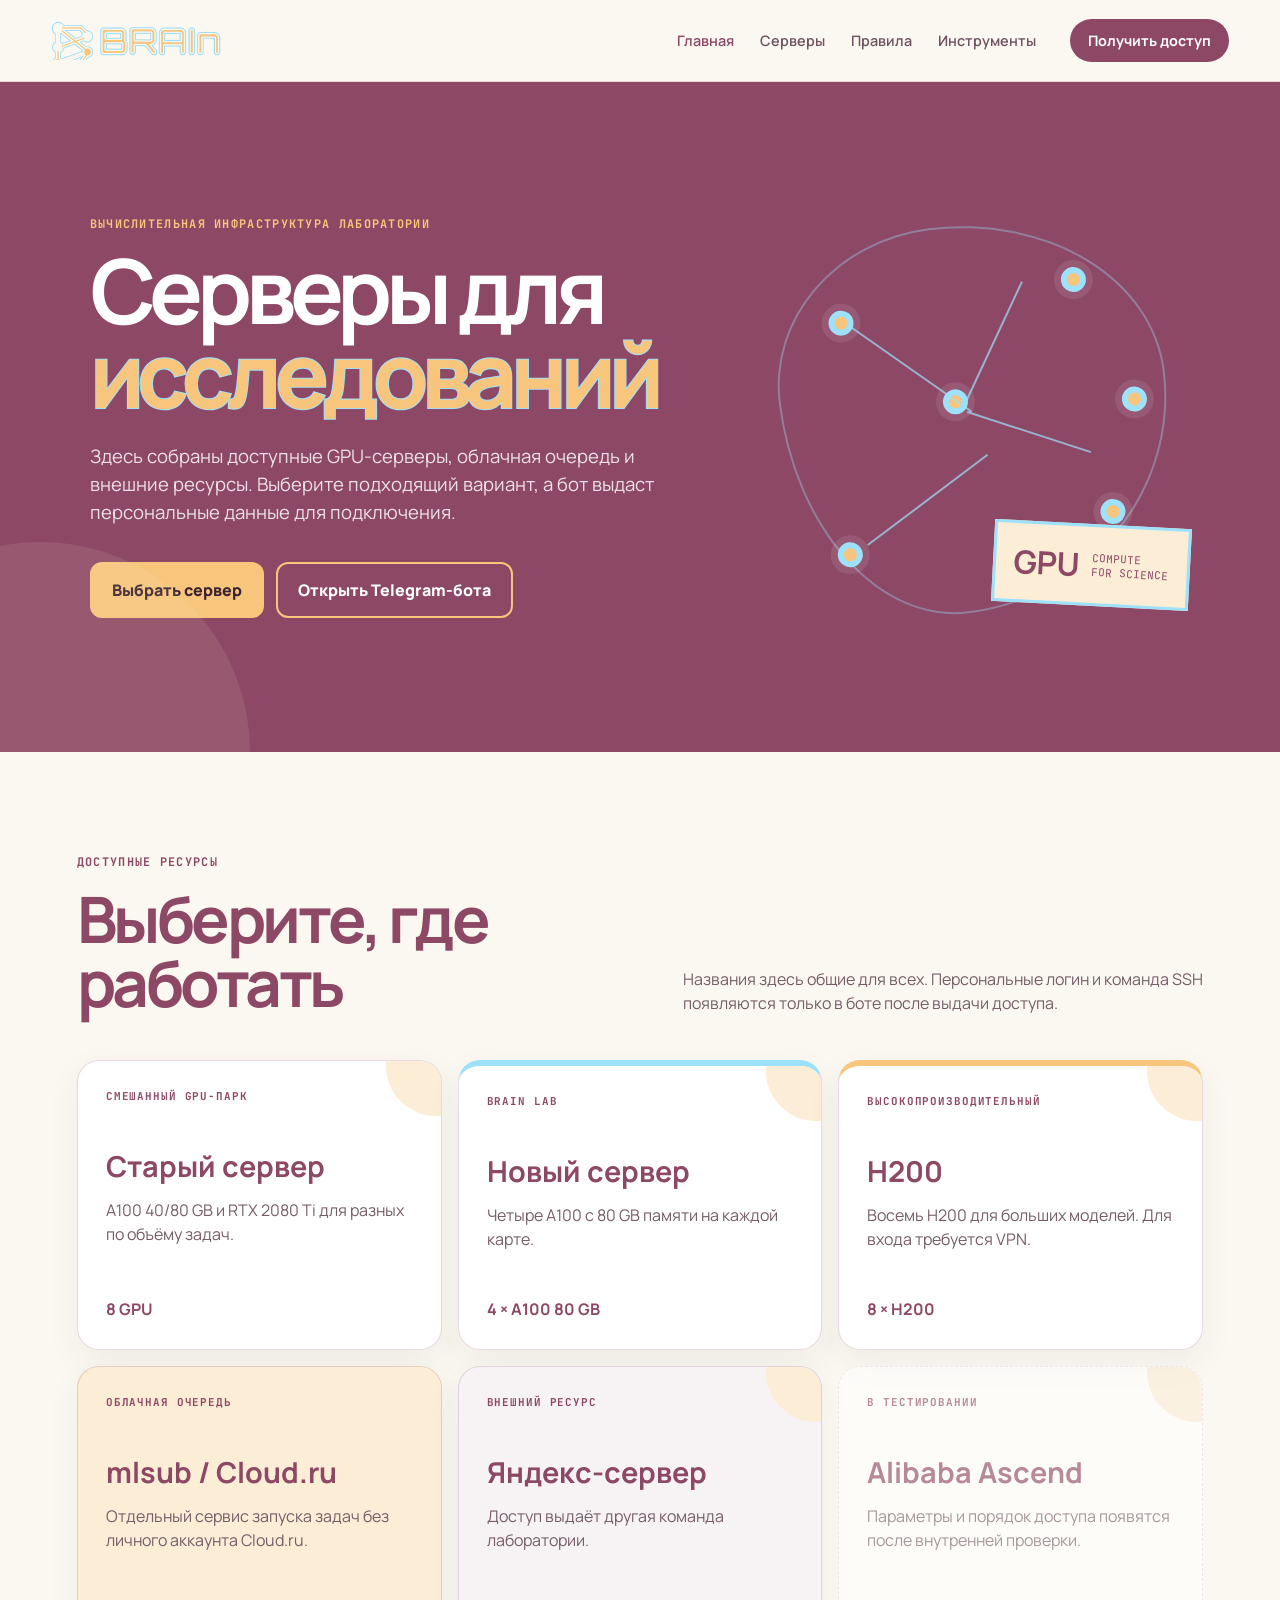
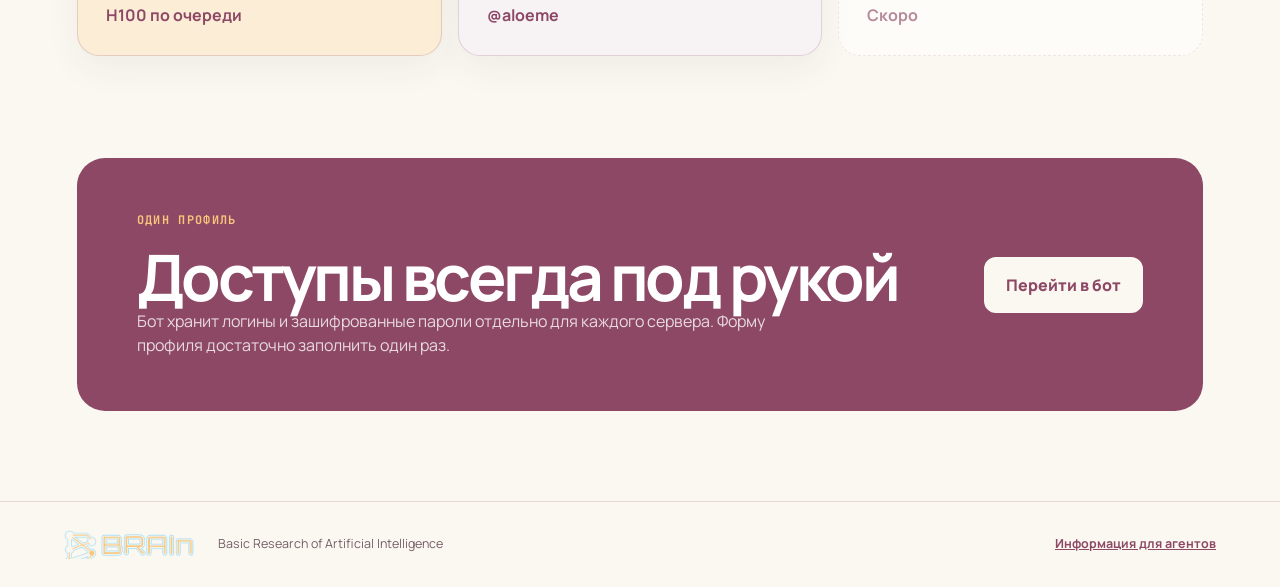
==== index.html @ a82ee069 "fix: restore public server names and lab branding" ====
<!doctype html>
<html lang="ru">
<head>
    <meta charset="utf-8">
    <meta name="viewport" content="width=device-width,initial-scale=1">
    <meta name="description" content="Серверы и вычислительные сервисы BRAIn Lab">
    <title>Серверы BRAIn Lab</title>
    <link rel="preconnect" href="https://fonts.googleapis.com">
    <link rel="preconnect" href="https://fonts.gstatic.com" crossorigin>
    <link href="https://fonts.googleapis.com/css2?family=Manrope:wght@400;500;600;700;800&family=JetBrains+Mono:wght@500;600&display=swap" rel="stylesheet">
    <link rel="stylesheet" href="styles.css">
</head>
<body class="ops-site brand-site">
    <nav class="ops-nav">
        <a class="lab-brand" href="index.html"><img src="assets/brain_logo_notag.png" alt="BRAIn Lab"></a>
        <div class="ops-links"><a class="active" href="index.html">Главная</a><a href="servers.html">Серверы</a><a href="rules.html">Правила</a><a href="tools.html">Инструменты</a></div>
        <a class="bot-link" href="https://t.me/brainlab_server_access_bot">Получить доступ</a>
    </nav>

    <main>
        <section class="brand-hero">
            <div class="brand-hero-copy">
                <p class="brand-kicker">Вычислительная инфраструктура лаборатории</p>
                <h1>Серверы для<br><span>исследований</span></h1>
                <p>Здесь собраны доступные GPU-серверы, облачная очередь и внешние ресурсы. Выберите подходящий вариант, а бот выдаст персональные данные для подключения.</p>
                <div class="hero-actions"><a class="brand-button primary" href="servers.html">Выбрать сервер</a><a class="brand-button" href="https://t.me/brainlab_server_access_bot">Открыть Telegram-бота</a></div>
            </div>
            <div class="brand-hero-art" aria-hidden="true">
                <div class="node-map"><i></i><i></i><i></i><i></i><i></i><i></i><span class="edge e1"></span><span class="edge e2"></span><span class="edge e3"></span><span class="edge e4"></span></div>
                <div class="hero-stamp"><b>GPU</b><span>compute<br>for science</span></div>
            </div>
        </section>

        <section class="brand-resources">
            <header class="brand-section-head"><div><p class="brand-kicker">Доступные ресурсы</p><h2>Выберите, где работать</h2></div><p>Названия здесь общие для всех. Персональные логин и команда SSH появляются только в боте после выдачи доступа.</p></header>
            <div class="brand-card-grid">
                <a class="brand-card old" href="servers.html#old-server"><span>Смешанный GPU-парк</span><h3>Старый сервер</h3><p>A100 40/80 GB и RTX 2080 Ti для разных по объёму задач.</p><b>8 GPU</b></a>
                <a class="brand-card fresh" href="servers.html#new-server"><span>BRAIn Lab</span><h3>Новый сервер</h3><p>Четыре A100 с 80 GB памяти на каждой карте.</p><b>4 × A100 80 GB</b></a>
                <a class="brand-card h200" href="servers.html#h200"><span>Высокопроизводительный</span><h3>H200</h3><p>Восемь H200 для больших моделей. Для входа требуется VPN.</p><b>8 × H200</b></a>
                <a class="brand-card cloud" href="servers.html#mlsub"><span>Облачная очередь</span><h3>mlsub / Cloud.ru</h3><p>Отдельный сервис запуска задач без личного аккаунта Cloud.ru.</p><b>H100 по очереди</b></a>
                <a class="brand-card external" href="servers.html#yandex"><span>Внешний ресурс</span><h3>Яндекс-сервер</h3><p>Доступ выдаёт другая команда лаборатории.</p><b>@aloeme</b></a>
                <article class="brand-card preview" aria-disabled="true"><span>В тестировании</span><h3>Alibaba Ascend</h3><p>Параметры и порядок доступа появятся после внутренней проверки.</p><b>Скоро</b></article>
            </div>
        </section>

        <section class="brand-bot-band"><div><p class="brand-kicker">Один профиль</p><h2>Доступы всегда под рукой</h2><p>Бот хранит логины и зашифрованные пароли отдельно для каждого сервера. Форму профиля достаточно заполнить один раз.</p></div><a class="brand-button light" href="https://t.me/brainlab_server_access_bot">Перейти в бот</a></section>
    </main>
    <footer class="brand-footer"><img src="assets/brain_logo_notag.png" alt="BRAIn Lab"><span>Basic Research of Artificial Intelligence</span><a href="llms.txt">Информация для агентов</a></footer>
</body>
</html>
---- styles.css ----
/* Reset and base styles */
* {
    margin: 0;
    padding: 0;
    box-sizing: border-box;
}

body {
    font-family: 'Inter', -apple-system, BlinkMacSystemFont, 'Segoe UI', Roboto, sans-serif;
    line-height: 1.6;
    color: #2d3748;
    background-color: #f7fafc;
}

.container {
    max-width: 1200px;
    margin: 0 auto;
    padding: 0 20px;
}

/* Navigation */
.navbar {
    background: rgba(26, 54, 93, 0.95);
    backdrop-filter: blur(10px);
    position: fixed;
    top: 0;
    width: 100%;
    z-index: 1000;
    transition: all 0.3s ease;
}

.nav-container {
    max-width: 1200px;
    margin: 0 auto;
    padding: 0 20px;
    display: flex;
    justify-content: space-between;
    align-items: center;
    height: 70px;
}

.nav-logo h2 {
    color: #68d391;
    font-weight: 600;
    font-size: 1.5rem;
}

.nav-menu {
    display: flex;
    list-style: none;
    gap: 2rem;
}

.nav-link {
    color: #e2e8f0;
    text-decoration: none;
    font-weight: 500;
    transition: all 0.3s ease;
    position: relative;
    padding: 0.5rem 0;
}

.nav-link:hover,
.nav-link.active {
    color: #68d391;
}

.nav-link::after {
    content: '';
    position: absolute;
    bottom: 0;
    left: 0;
    width: 0;
    height: 2px;
    background: #68d391;
    transition: width 0.3s ease;
}

.nav-link:hover::after,
.nav-link.active::after {
    width: 100%;
}

.hamburger {
    display: none;
    flex-direction: column;
    cursor: pointer;
}

.bar {
    width: 25px;
    height: 3px;
    background: #e2e8f0;
    margin: 3px 0;
    transition: 0.3s;
}

/* Main content */
.main-content {
    margin-top: 70px;
}

/* Hero section */
.hero {
    background: linear-gradient(135deg, #1a365d 0%, #2d3748 100%);
    color: white;
    padding: 4rem 0;
    min-height: 80vh;
    display: flex;
    align-items: center;
}

.hero .container {
    display: grid;
    grid-template-columns: 1fr 1fr;
    gap: 3rem;
    align-items: center;
}

.hero-title {
    font-size: 3rem;
    font-weight: 700;
    margin-bottom: 1.5rem;
    line-height: 1.2;
}

.hero-description {
    font-size: 1.2rem;
    margin-bottom: 2rem;
    opacity: 0.9;
    line-height: 1.6;
}

.hero-buttons {
    display: flex;
    gap: 1rem;
    flex-wrap: wrap;
}

.btn {
    display: inline-block;
    padding: 0.75rem 2rem;
    border-radius: 8px;
    text-decoration: none;
    font-weight: 600;
    transition: all 0.3s ease;
    border: 2px solid transparent;
}

.btn-primary {
    background: #38a169;
    color: white;
    border-color: #38a169;
}

.btn-primary:hover {
    background: #2f855a;
    border-color: #2f855a;
    transform: translateY(-2px);
    box-shadow: 0 10px 25px rgba(56, 161, 105, 0.3);
}

.btn-secondary {
    background: transparent;
    color: white;
    border-color: #68d391;
}

.btn-secondary:hover {
    background: #68d391;
    color: #1a365d;
    transform: translateY(-2px);
    box-shadow: 0 10px 25px rgba(104, 211, 145, 0.3);
}

/* Small button variant */
.btn-sm {
    padding: 0.4rem 1rem;
    font-size: 0.85rem;
    border-radius: 6px;
}

.hero-visual {
    display: flex;
    justify-content: center;
    align-items: center;
}

.server-icon {
    animation: float 3s ease-in-out infinite;
}

@keyframes float {
    0%, 100% { transform: translateY(0px); }
    50% { transform: translateY(-20px); }
}

/* Important notice section */
.important-notice {
    padding: 3rem 0;
    background: white;
}

.notice-card {
    background: linear-gradient(135deg, #fff5f5 0%, #fed7d7 100%);
    border: 2px solid #feb2b2;
    border-radius: 12px;
    padding: 2rem;
    box-shadow: 0 4px 20px rgba(0, 0, 0, 0.1);
}

.notice-header {
    display: flex;
    justify-content: space-between;
    align-items: center;
    margin-bottom: 1rem;
    flex-wrap: wrap;
    gap: 1rem;
}

.notice-header h3 {
    color: #c53030;
    font-size: 1.8rem;
    font-weight: 600;
}

.notice-badge {
    background: #c53030;
    color: white;
    padding: 0.5rem 1rem;
    border-radius: 20px;
    font-size: 0.9rem;
    font-weight: 500;
}

.registration-options {
    display: grid;
    grid-template-columns: 1fr 1fr;
    gap: 2rem;
    margin-top: 1.5rem;
}

.registration-option {
    background: rgba(255, 255, 255, 0.7);
    border-radius: 8px;
    padding: 1.5rem;
    box-shadow: 0 2px 10px rgba(0, 0, 0, 0.05);
}

.registration-option h4 {
    color: #c53030;
    font-size: 1.2rem;
    margin-bottom: 1rem;
    font-weight: 600;
}

.form-link-placeholder {
    background: #f7fafc;
    padding: 1rem;
    border-radius: 6px;
    border-left: 4px solid #38a169;
    margin-top: 1rem;
}

@media (max-width: 768px) {
    .registration-options {
        grid-template-columns: 1fr;
    }
}

/* Sections overview */
.sections-overview {
    padding: 4rem 0;
    background: #f7fafc;
}

.section-title {
    text-align: center;
    font-size: 2.5rem;
    font-weight: 600;
    margin-bottom: 3rem;
    color: #1a365d;
}

.cards-grid {
    display: grid;
    grid-template-columns: repeat(auto-fit, minmax(280px, 1fr));
    gap: 2rem;
}

.card {
    background: white;
    border-radius: 12px;
    padding: 2rem;
    box-shadow: 0 4px 20px rgba(0, 0, 0, 0.1);
    transition: all 0.3s ease;
    border: 2px solid transparent;
}

.card:hover {
    transform: translateY(-5px);
    box-shadow: 0 10px 40px rgba(0, 0, 0, 0.15);
    border-color: #68d391;
}

.card-icon {
    width: 60px;
    height: 60px;
    background: linear-gradient(135deg, #38a169, #68d391);
    border-radius: 12px;
    display: flex;
    align-items: center;
    justify-content: center;
    margin-bottom: 1.5rem;
    color: white;
}

.card h3 {
    font-size: 1.3rem;
    font-weight: 600;
    margin-bottom: 1rem;
    color: #1a365d;
}

.card p {
    margin-bottom: 1.5rem;
    line-height: 1.6;
    color: #4a5568;
}

.card-link {
    color: #38a169;
    text-decoration: none;
    font-weight: 600;
    transition: all 0.3s ease;
    display: inline-flex;
    align-items: center;
    gap: 0.5rem;
}

.card-link:hover {
    color: #2f855a;
    transform: translateX(5px);
}

/* Content pages styles */
.content-page {
    padding: 2rem 0 4rem;
    background: white;
    min-height: calc(100vh - 140px);
}

.content-header {
    background: linear-gradient(135deg, #1a365d 0%, #2d3748 100%);
    color: white;
    padding: 3rem 0;
    text-align: center;
}

.content-header h1 {
    font-size: 2.5rem;
    font-weight: 700;
    margin-bottom: 1rem;
}

.content-header p {
    font-size: 1.2rem;
    opacity: 0.9;
    max-width: 800px;
    margin: 0 auto;
}

.content-body {
    max-width: 900px;
    margin: 0 auto;
    padding: 0 20px;
}

.content-body h2 {
    color: #1a365d;
    font-size: 2rem;
    font-weight: 600;
    margin: 3rem 0 1.5rem;
    padding-bottom: 0.5rem;
    border-bottom: 3px solid #68d391;
}

.content-body h3 {
    color: #2d3748;
    font-size: 1.5rem;
    font-weight: 600;
    margin: 2rem 0 1rem;
}

.content-body h4 {
    color: #4a5568;
    font-size: 1.2rem;
    font-weight: 600;
    margin: 1.5rem 0 0.5rem;
}

.content-body p {
    margin-bottom: 1.5rem;
    line-height: 1.8;
}

.content-body ul, .content-body ol {
    margin: 1.5rem 0;
    padding-left: 2rem;
}

.content-body li {
    margin-bottom: 0.5rem;
    line-height: 1.6;
}

/* Code blocks */
pre[class*="language-"] {
    border-radius: 8px;
    margin: 1.5rem 0;
    box-shadow: 0 4px 20px rgba(0, 0, 0, 0.1);
    position: relative;
}

code[class*="language-"] {
    font-family: 'Fira Code', 'Monaco', 'Consolas', monospace;
    font-size: 0.9rem;
}

.code-block {
    position: relative;
    margin: 1.5rem 0;
}

.copy-button {
    position: absolute;
    top: 10px;
    right: 10px;
    background: #38a169;
    color: white;
    border: none;
    padding: 0.5rem 1rem;
    border-radius: 4px;
    cursor: pointer;
    font-size: 0.8rem;
    transition: all 0.3s ease;
    opacity: 0.8;
}

.copy-button:hover {
    opacity: 1;
    background: #2f855a;
}

/* Inline code */
:not(pre) > code {
    background: #edf2f7;
    color: #c53030;
    padding: 0.2rem 0.4rem;
    border-radius: 4px;
    font-size: 0.9em;
    font-family: 'Fira Code', 'Monaco', 'Consolas', monospace;
}

/* Tables */
table {
    width: 100%;
    border-collapse: collapse;
    margin: 2rem 0;
    background: white;
    border-radius: 8px;
    overflow: hidden;
    box-shadow: 0 4px 20px rgba(0, 0, 0, 0.1);
}

th, td {
    padding: 1rem;
    text-align: left;
    border-bottom: 1px solid #e2e8f0;
}

th {
    background: #1a365d;
    color: white;
    font-weight: 600;
}

tr:hover {
    background: #f7fafc;
}

/* Blockquotes */
blockquote {
    border-left: 4px solid #38a169;
    background: #f0fff4;
    padding: 1rem 1.5rem;
    margin: 2rem 0;
    border-radius: 0 8px 8px 0;
    font-style: italic;
}

/* Footer */
.footer {
    background: #1a365d;
    color: #e2e8f0;
    text-align: center;
    padding: 2rem 0;
}

/* Responsive design */
@media (max-width: 768px) {
    .hamburger {
        display: flex;
    }

    .nav-menu {
        position: fixed;
        left: -100%;
        top: 70px;
        flex-direction: column;
        background-color: rgba(26, 54, 93, 0.98);
        width: 100%;
        text-align: center;
        transition: 0.3s;
        padding: 2rem 0;
        gap: 0;
    }

    .nav-menu.active {
        left: 0;
    }

    .nav-item {
        margin: 1rem 0;
    }

    .hero .container {
        grid-template-columns: 1fr;
        text-align: center;
    }

    .hero-title {
        font-size: 2.2rem;
    }

    .hero-buttons {
        justify-content: center;
    }

    .notice-header {
        flex-direction: column;
        align-items: flex-start;
    }

    .cards-grid {
        grid-template-columns: 1fr;
    }

    .section-title {
        font-size: 2rem;
    }

    .content-header h1 {
        font-size: 2rem;
    }

    .content-body {
        padding: 0 15px;
    }

    .content-body h2 {
        font-size: 1.6rem;
    }

    pre[class*="language-"] {
        font-size: 0.8rem;
        overflow-x: auto;
    }

    table {
        font-size: 0.9rem;
    }

    th, td {
        padding: 0.7rem;
    }
}

@media (max-width: 480px) {
    .hero-title {
        font-size: 1.8rem;
    }

    .hero-description {
        font-size: 1rem;
    }

    .btn {
        padding: 0.6rem 1.5rem;
        font-size: 0.9rem;
    }

    .content-header h1 {
        font-size: 1.6rem;
    }

    .content-header p {
        font-size: 1rem;
    }
}

/* Animations */
@keyframes fadeInUp {
    from {
        opacity: 0;
        transform: translateY(30px);
    }
    to {
        opacity: 1;
        transform: translateY(0);
    }
}

.fade-in-up {
    animation: fadeInUp 0.6s ease-out;
}

/* Smooth scrolling */
html {
    scroll-behavior: smooth;
}

/* Focus styles for accessibility */
.nav-link:focus,
.btn:focus,
.card-link:focus {
    outline: 2px solid #68d391;
    outline-offset: 2px;
}

/* Loading animation for code copy */
.copy-button.copying {
    background: #2f855a;
}

.copy-button.copied {
    background: #38a169;
}

.copy-button.copied::after {
    content: ' ✓';
}
/* BRAIn Lab Compute operations catalog */
:root {
    --ops-bg: #09100f;
    --ops-panel: #111a18;
    --ops-panel-2: #16211e;
    --ops-line: #2a3935;
    --ops-text: #edf4ef;
    --ops-muted: #9db0a8;
    --ops-mint: #9af5c6;
    --ops-cyan: #66d9ef;
    --ops-amber: #ffc857;
    --ops-red: #ff7b72;
}
.ops-site { margin: 0; background: var(--ops-bg); color: var(--ops-text); font-family: Archivo, sans-serif; line-height: 1.5; }
.ops-site * { box-sizing: border-box; }
.ops-site a { color: inherit; }
.ops-nav { min-height: 72px; padding: 0 4vw; border-bottom: 1px solid var(--ops-line); display: flex; align-items: center; gap: 34px; position: sticky; top: 0; z-index: 20; background: rgba(9,16,15,.94); backdrop-filter: blur(16px); }
.ops-brand { font-weight: 700; text-decoration: none; letter-spacing: -.02em; margin-right: auto; }
.brand-mark { display: inline-grid; place-items: center; width: 34px; height: 34px; margin-right: 10px; color: #07100d; background: var(--ops-mint); font-family: "JetBrains Mono", monospace; }
.ops-links { display: flex; gap: 26px; }
.ops-links a, .bot-link { color: var(--ops-muted); text-decoration: none; font-size: .9rem; }
.ops-links a:hover, .ops-links .active { color: var(--ops-text); }
.bot-link { border: 1px solid var(--ops-line); padding: 10px 14px; color: var(--ops-mint); }
.ops-hero { min-height: 680px; padding: 9vw 6vw 7vw; display: grid; grid-template-columns: minmax(0,1.2fr) minmax(340px,.8fr); gap: 7vw; align-items: center; background: radial-gradient(circle at 74% 25%,rgba(102,217,239,.1),transparent 30%), linear-gradient(120deg,rgba(154,245,198,.04),transparent 45%); }
.ops-eyebrow { color: var(--ops-mint); font: 600 .72rem/1.4 "JetBrains Mono",monospace; letter-spacing: .12em; text-transform: uppercase; }
.ops-eyebrow span { display: inline-block; width: 30px; height: 1px; background: currentColor; vertical-align: middle; margin-right: 10px; }
.ops-hero h1, .catalog-head h1 { font-size: clamp(3.2rem,7vw,7rem); line-height: .94; letter-spacing: -.065em; margin: 22px 0 28px; }
.ops-hero h1 i { color: var(--ops-mint); font-style: normal; }
.hero-lead { max-width: 680px; color: var(--ops-muted); font-size: clamp(1rem,1.6vw,1.3rem); }
.hero-actions { display: flex; flex-wrap: wrap; gap: 12px; margin-top: 36px; }
.ops-button { display: inline-flex; padding: 14px 18px; border: 1px solid var(--ops-line); text-decoration: none; font-weight: 600; }
.ops-button.primary { background: var(--ops-mint); border-color: var(--ops-mint); color: #06100c; }
.router-panel { border: 1px solid var(--ops-line); background: rgba(17,26,24,.9); box-shadow: 18px 18px 0 rgba(154,245,198,.045); }
.panel-head { padding: 15px 18px; border-bottom: 1px solid var(--ops-line); display:flex; justify-content:space-between; font: .72rem "JetBrains Mono",monospace; color:var(--ops-muted); }
.panel-head b { color:var(--ops-mint); }
.route-list { list-style:none; padding:0; margin:0; }
.route-list li { display:flex; gap:18px; padding:22px 18px; border-bottom:1px solid var(--ops-line); }
.route-list li:last-child { border:0; }
.route-list>li>span { color:var(--ops-mint); font: .76rem "JetBrains Mono",monospace; }
.route-list div { display:grid; gap:5px; }.route-list small { color:var(--ops-muted); }
.resource-strip, .onboarding-band { padding: 7vw 6vw; border-top:1px solid var(--ops-line); }
.section-heading { display:flex; justify-content:space-between; align-items:end; margin-bottom:36px; }.section-heading h2,.onboarding-band h2 { font-size:clamp(2rem,4vw,4rem); margin:6px 0 0; letter-spacing:-.045em; }.section-heading>a { color:var(--ops-mint); }
.resource-grid { display:grid; grid-template-columns:repeat(3,1fr); border-top:1px solid var(--ops-line); border-left:1px solid var(--ops-line); }
.resource-card { min-height:240px; padding:24px; border-right:1px solid var(--ops-line); border-bottom:1px solid var(--ops-line); display:flex; flex-direction:column; text-decoration:none; background:var(--ops-panel); transition:.2s ease; }
a.resource-card:hover { transform:translateY(-4px); background:var(--ops-panel-2); }.resource-card.accent { box-shadow:inset 0 3px var(--ops-amber); }.resource-card.cloud { box-shadow:inset 0 3px var(--ops-cyan); }.resource-card.soon { opacity:.55; background:repeating-linear-gradient(135deg,var(--ops-panel),var(--ops-panel) 12px,#14201d 12px,#14201d 24px); }
.resource-type { color:var(--ops-muted); font:600 .68rem "JetBrains Mono",monospace; letter-spacing:.09em; }.resource-card h3 { font:600 1.55rem "JetBrains Mono",monospace; margin:36px 0 9px; }.resource-card p { color:var(--ops-muted); margin:0; }.resource-card>b { margin-top:auto; color:var(--ops-mint); }
.onboarding-band { display:grid; grid-template-columns:1fr 1fr auto; align-items:center; gap:5vw; background:var(--ops-panel); }.onboarding-band p { color:var(--ops-muted); }.ops-footer { padding:24px 4vw; border-top:1px solid var(--ops-line); display:flex; gap:30px; color:var(--ops-muted); font-size:.8rem; }.ops-footer a { margin-left:auto; color:var(--ops-mint); }
.catalog-shell,.tools-shell { max-width:1400px; margin:auto; padding:7vw 5vw; }.catalog-head { max-width:920px; margin-bottom:70px; }.catalog-head h1 { font-size:clamp(3rem,7vw,6.5rem); }.catalog-head>p:last-child { color:var(--ops-muted); font-size:1.2rem; max-width:720px; }
.catalog-index { display:flex; flex-wrap:wrap; gap:8px; margin-bottom:70px; }.catalog-index a,.catalog-index span { padding:9px 12px; border:1px solid var(--ops-line); text-decoration:none; font: .72rem "JetBrains Mono",monospace; color:var(--ops-muted); }.catalog-index a:hover { color:var(--ops-mint); border-color:var(--ops-mint); }
.resource-detail { scroll-margin-top:90px; display:grid; grid-template-columns:90px 1fr; border-top:1px solid var(--ops-line); padding:55px 0 75px; }.detail-number { color:var(--ops-muted); font: .8rem "JetBrains Mono",monospace; }.detail-title { display:flex; justify-content:space-between; gap:24px; align-items:start; }.detail-title h2 { font:600 clamp(2.2rem,5vw,4.4rem) "JetBrains Mono",monospace; letter-spacing:-.055em; margin:8px 0 22px; }.status { padding:8px 10px; border:1px solid currentColor; font: .67rem "JetBrains Mono",monospace; text-transform:uppercase; }.status.ready { color:var(--ops-mint); }.status.vpn,.status.testing { color:var(--ops-amber); }.status.queue { color:var(--ops-cyan); }.status.external-status { color:var(--ops-muted); }.detail-intro { max-width:840px; color:var(--ops-muted); font-size:1.15rem; }
.spec-grid { display:grid; grid-template-columns:repeat(3,1fr); border:1px solid var(--ops-line); margin:34px 0; }.spec-grid>div { padding:20px; border-right:1px solid var(--ops-line); display:grid; gap:8px; }.spec-grid>div:last-child { border:0; }.spec-grid small { color:var(--ops-muted); text-transform:uppercase; font:.65rem "JetBrains Mono",monospace; }.ops-site code,.ops-code { font-family:"JetBrains Mono",monospace; color:var(--ops-mint); }
.warning,.pitfalls { border-left:3px solid var(--ops-amber); background:var(--ops-panel); padding:20px 22px; margin:26px 0; }.warning.neutral,.pitfalls { border-color:var(--ops-cyan); }.warning p { color:var(--ops-muted); margin:7px 0 0; }.detail-action { display:inline-block; margin-top:10px; color:var(--ops-mint); font-weight:600; }.ops-code { background:#050908; border:1px solid var(--ops-line); padding:20px; overflow:auto; line-height:1.7; }.pitfalls li { margin:10px 0; color:var(--ops-muted); }.contact-line { margin-top:30px; border:1px solid var(--ops-line); padding:24px; display:flex; gap:20px; align-items:center; }.contact-line a { color:var(--ops-mint); font:600 1.2rem "JetBrains Mono",monospace; }.soon-detail { opacity:.65; }.locked-action { margin-top:28px; color:var(--ops-muted); border:1px dashed var(--ops-line); padding:18px; text-align:center; }
.tool-grid { display:grid; grid-template-columns:repeat(2,1fr); border-top:1px solid var(--ops-line); border-left:1px solid var(--ops-line); }.tool-grid a { min-height:230px; padding:28px; border-right:1px solid var(--ops-line); border-bottom:1px solid var(--ops-line); text-decoration:none; }.tool-grid span { color:var(--ops-mint); font:.7rem "JetBrains Mono",monospace; }.tool-grid h2 { font-size:2.4rem; margin:45px 0 5px; }.tool-grid p { color:var(--ops-muted); }
@media(max-width:900px){.ops-nav{padding:14px 18px;flex-wrap:wrap}.ops-links{order:3;width:100%;overflow:auto}.bot-link{display:none}.ops-hero{grid-template-columns:1fr;padding-top:100px}.resource-grid{grid-template-columns:repeat(2,1fr)}.onboarding-band{grid-template-columns:1fr}.spec-grid{grid-template-columns:1fr}.spec-grid>div{border-right:0;border-bottom:1px solid var(--ops-line)}}
@media(max-width:600px){.ops-hero h1{font-size:3.25rem}.resource-grid{grid-template-columns:1fr}.resource-detail{grid-template-columns:1fr}.detail-number{margin-bottom:18px}.detail-title{display:block}.status{display:inline-block;margin-bottom:14px}.tool-grid{grid-template-columns:1fr}.ops-footer span:nth-child(2){display:none}}

/* BRAIn Lab canonical brand */
.brand-site {
    --berry: #8d4865;
    --berry-dark: #3a2330;
    --apricot: #f7c57c;
    --papaya: #fbedd6;
    --floral: #fbf8f1;
    --blue: #9ee1fc;
    --white: #ffffff;
    margin: 0;
    background: var(--floral);
    color: var(--berry-dark);
    font-family: Manrope, sans-serif;
}
.brand-site .ops-nav { min-height: 82px; background: rgba(251,248,241,.95); border-color: rgba(141,72,101,.18); }
.lab-brand { display: block; width: 170px; margin-right: auto; }
.lab-brand img { display: block; width: 100%; height: auto; }
.brand-site .ops-links a { color: #6f5360; font-weight: 600; }
.brand-site .ops-links a:hover,.brand-site .ops-links .active { color: var(--berry); }
.brand-site .bot-link { color: var(--white); background: var(--berry); border: 0; border-radius: 999px; padding: 11px 18px; font-weight: 700; }
.brand-hero { min-height: 670px; display: grid; grid-template-columns: 1.15fr .85fr; align-items: center; gap: 7vw; padding: 8vw 7vw; overflow: hidden; color: var(--white); background: var(--berry); position: relative; }
.brand-hero::before { content:""; position:absolute; width:420px; height:420px; border-radius:50%; background:var(--papaya); opacity:.09; left:-170px; bottom:-210px; }
.brand-kicker { margin: 0 0 16px; color: var(--berry); font: 700 .74rem/1.4 "JetBrains Mono",monospace; letter-spacing: .11em; text-transform: uppercase; }
.brand-hero .brand-kicker { color: var(--apricot); }
.brand-hero h1 { margin: 0 0 28px; font-size: clamp(3.6rem,7vw,7rem); line-height: .93; letter-spacing: -.07em; }
.brand-hero h1 span { color: var(--apricot); -webkit-text-stroke: 2px var(--blue); paint-order: stroke fill; }
.brand-hero-copy>p:last-of-type { max-width: 690px; color: rgba(255,255,255,.84); font-size: 1.16rem; }
.brand-button { display:inline-flex; justify-content:center; padding:14px 20px; border:2px solid var(--apricot); color:var(--white); text-decoration:none; border-radius:12px; font-weight:800; }
.brand-button.primary { color:var(--berry-dark); background:var(--apricot); }.brand-button.light { color:var(--berry); background:var(--floral); border-color:var(--floral); }
.brand-hero-art { min-height:420px; position:relative; display:grid; place-items:center; }
.node-map { width:min(390px,90%); aspect-ratio:1; border:2px solid rgba(158,225,252,.35); border-radius:44% 56% 58% 42% / 40% 44% 56% 60%; position:relative; transform:rotate(-7deg); }
.node-map i { position:absolute; width:25px; height:25px; border-radius:50%; background:var(--apricot); border:6px solid var(--blue); box-shadow:0 0 0 7px rgba(255,255,255,.09); }
.node-map i:nth-child(1){left:15%;top:18%}.node-map i:nth-child(2){right:17%;top:14%}.node-map i:nth-child(3){left:42%;top:42%}.node-map i:nth-child(4){left:10%;bottom:15%}.node-map i:nth-child(5){right:14%;bottom:18%}.node-map i:nth-child(6){right:5%;top:47%}
.node-map .edge { position:absolute; height:2px; transform-origin:left; background:var(--blue); opacity:.7; }.node-map .e1{width:150px;left:20%;top:22%;transform:rotate(42deg)}.node-map .e2{width:140px;left:47%;top:47%;transform:rotate(-58deg)}.node-map .e3{width:150px;left:18%;bottom:20%;transform:rotate(-30deg)}.node-map .e4{width:130px;left:48%;top:48%;transform:rotate(25deg)}
.hero-stamp { position:absolute; right:0; bottom:5%; display:flex; gap:12px; align-items:center; padding:14px 18px; color:var(--berry); background:var(--papaya); border:3px solid var(--blue); transform:rotate(3deg); }.hero-stamp b{font-size:2rem}.hero-stamp span{font:.68rem "JetBrains Mono",monospace;text-transform:uppercase}
.brand-resources { padding: 8vw 6vw; }.brand-section-head { display:grid; grid-template-columns:1fr minmax(280px,520px); align-items:end; gap:6vw; margin-bottom:45px; }.brand-section-head h2,.brand-bot-band h2 { margin:0; color:var(--berry); font-size:clamp(2.5rem,5vw,5rem); line-height:1; letter-spacing:-.055em; }.brand-section-head>p { color:#765d68; }
.brand-card-grid { display:grid; grid-template-columns:repeat(3,1fr); gap:16px; }.brand-card { min-height:290px; padding:28px; border:1px solid rgba(141,72,101,.2); border-radius:22px; display:flex; flex-direction:column; text-decoration:none; color:var(--berry-dark); background:var(--white); box-shadow:0 12px 35px rgba(58,35,48,.06); transition:.2s ease; position:relative; overflow:hidden; }.brand-card::after { content:""; position:absolute; width:100px; height:100px; border-radius:50%; right:-45px; top:-45px; background:var(--papaya); }.brand-card:hover { transform:translateY(-5px); box-shadow:0 18px 44px rgba(58,35,48,.12); }.brand-card>span { color:var(--berry); font:700 .68rem "JetBrains Mono",monospace; text-transform:uppercase; letter-spacing:.08em; }.brand-card h3 { color:var(--berry); font-size:1.8rem; margin:42px 0 10px; }.brand-card p { color:#765d68; margin:0; }.brand-card>b { margin-top:auto; color:var(--berry); }.brand-card.fresh{border-top:6px solid var(--blue)}.brand-card.h200{border-top:6px solid var(--apricot)}.brand-card.cloud{background:var(--papaya)}.brand-card.external{background:#f7f3f5}.brand-card.preview{opacity:.62;border-style:dashed;box-shadow:none}
.brand-bot-band { margin:0 6vw 7vw; padding:54px 60px; border-radius:28px; background:var(--berry); color:var(--white); display:flex; align-items:center; justify-content:space-between; gap:40px; }.brand-bot-band .brand-kicker{color:var(--apricot)}.brand-bot-band h2{color:var(--white)}.brand-bot-band p{max-width:680px;color:rgba(255,255,255,.8)}
.brand-footer { padding:28px 5vw; border-top:1px solid rgba(141,72,101,.18); display:flex; align-items:center; gap:24px; color:#765d68; font-size:.78rem; }.brand-footer img{width:130px}.brand-footer a{margin-left:auto;color:var(--berry);font-weight:700}
.brand-catalog { max-width:1320px; margin:auto; padding:7vw 5vw; }.brand-catalog-head { max-width:900px; margin-bottom:55px; }.brand-catalog-head h1 { color:var(--berry); font-size:clamp(3.4rem,7vw,7rem); line-height:.92; letter-spacing:-.07em; margin:0 0 28px; }.brand-catalog-head>p:last-child{max-width:760px;color:#765d68;font-size:1.12rem}.brand-anchor-nav{display:flex;flex-wrap:wrap;gap:9px;margin-bottom:65px}.brand-anchor-nav a,.brand-anchor-nav span{padding:10px 14px;border-radius:999px;border:1px solid rgba(141,72,101,.25);color:var(--berry);text-decoration:none;font-size:.8rem;font-weight:700}.brand-anchor-nav span{opacity:.55;border-style:dashed}
.brand-detail { scroll-margin-top:100px; display:grid; grid-template-columns:78px minmax(0,1fr); gap:24px; padding:62px 0; border-top:1px solid rgba(141,72,101,.2); }.brand-detail>div:last-child{min-width:0}.detail-badge{width:52px;height:52px;border-radius:16px;display:grid;place-items:center;background:var(--berry);color:var(--white);font:700 .82rem "JetBrains Mono",monospace}.detail-badge.blue{background:var(--blue);color:var(--berry)}.detail-badge.apricot{background:var(--apricot);color:var(--berry)}.brand-detail header{display:flex;justify-content:space-between;gap:25px;align-items:start}.brand-detail h2{margin:0;color:var(--berry);font-size:clamp(2.5rem,5vw,5rem);letter-spacing:-.055em;line-height:1}.brand-status{padding:9px 12px;border-radius:999px;background:var(--papaya);color:var(--berry);font:700 .7rem "JetBrains Mono",monospace;text-transform:uppercase}.brand-status.warn{background:var(--apricot)}.brand-status.blue{background:var(--blue)}.brand-status.muted{background:#eee7ea;color:#725763}.detail-lead{max-width:870px;color:#765d68;font-size:1.14rem;margin:24px 0 32px}
.brand-specs{display:grid;grid-template-columns:repeat(3,1fr);border:1px solid rgba(141,72,101,.2);border-radius:18px;overflow:hidden;background:var(--white)}.brand-specs>div{padding:22px;border-right:1px solid rgba(141,72,101,.18);display:grid;gap:8px}.brand-specs>div:last-child{border:0}.brand-specs span{color:#8a707b;font:700 .66rem "JetBrains Mono",monospace;text-transform:uppercase}.brand-specs b{color:var(--berry-dark)}
.brand-note,.brand-guide{margin:24px 0;padding:22px 24px;border-radius:16px;background:var(--papaya);border-left:6px solid var(--blue)}.brand-note.warm{border-color:var(--apricot)}.brand-note p{margin:7px 0 0;color:#735965}.brand-site code{display:inline-block;padding:.12em .4em;border-radius:6px;background:var(--papaya);color:#6f2949;font:600 .88em "JetBrains Mono",monospace;border:1px solid rgba(141,72,101,.16)}.brand-code{margin:25px 0;padding:22px;border-radius:18px;overflow:auto;background:var(--berry-dark);border:4px solid var(--blue)}.brand-code code{display:block;padding:0;background:transparent;border:0;color:var(--floral);line-height:1.75}.brand-guide li{margin:10px 0;color:#735965}.text-action{display:inline-block;margin-top:23px;color:var(--berry);font-weight:800}.brand-detail.compact{padding-bottom:54px}.preview-detail{opacity:.66}
@media(max-width:900px){.brand-hero{grid-template-columns:1fr;padding-top:100px}.brand-hero-art{min-height:330px}.brand-card-grid{grid-template-columns:repeat(2,1fr)}.brand-section-head{grid-template-columns:1fr}.brand-bot-band{align-items:flex-start;flex-direction:column}.brand-specs{grid-template-columns:1fr}.brand-specs>div{border-right:0;border-bottom:1px solid rgba(141,72,101,.18)}}
@media(max-width:620px){.brand-site .ops-nav{padding:13px 17px}.lab-brand{width:145px}.brand-hero{padding:90px 22px 60px}.brand-hero h1{font-size:3.8rem}.brand-hero-art{min-height:280px}.brand-resources{padding:70px 20px}.brand-card-grid{grid-template-columns:1fr}.brand-bot-band{margin:0 20px 55px;padding:35px 26px}.brand-footer span{display:none}.brand-catalog{padding:70px 20px}.brand-detail{grid-template-columns:1fr}.brand-detail header{display:block}.brand-status{display:inline-block;margin-top:18px}.brand-catalog-head h1{font-size:3.55rem}}

/* Branded tools and retained guides */
.brand-tools { max-width: 1180px; }
.brand-tools .catalog-head h1 { color: var(--berry); }
.brand-tools .catalog-head > p:last-child { color: #765d68; }
.brand-tools .tool-grid { gap: 16px; border: 0; }
.brand-tools .tool-grid a { min-height: 240px; padding: 30px; border: 1px solid rgba(141,72,101,.2); border-radius: 22px; color: var(--berry-dark); background: var(--white); box-shadow: 0 12px 35px rgba(58,35,48,.06); }
.brand-tools .tool-grid a:hover { transform: translateY(-4px); box-shadow: 0 18px 44px rgba(58,35,48,.11); }
.brand-tools .tool-grid span,.brand-tools .tool-grid h2 { color: var(--berry); }
.brand-tools .tool-grid p { color: #765d68; }

.legacy-brand-site { background: #fbf8f1; color: #3a2330; }
.legacy-brand-site .navbar { background: rgba(251,248,241,.97); border-bottom: 1px solid rgba(141,72,101,.18); box-shadow: 0 4px 18px rgba(58,35,48,.06); }
.legacy-lab-brand { display: block; width: 170px; flex: 0 0 auto; }
.legacy-lab-brand img { display: block; width: 100%; height: auto; }
.legacy-brand-site .nav-link { color: #6f5360; }
.legacy-brand-site .nav-link:hover,.legacy-brand-site .nav-link.active { color: #8d4865; }
.legacy-brand-site .nav-link::after { background: #8d4865; }
.legacy-brand-site .content-page { background: #fff; }
.legacy-brand-site .content-header { background: #8d4865; color: #fff; }
.legacy-brand-site .content-header h1 { color: #fff; }
.legacy-brand-site .content-body h2 { border-color: #9ee1fc; }
.legacy-brand-site h1,.legacy-brand-site h2,.legacy-brand-site h3 { color: #8d4865; }
.legacy-brand-site .btn-primary,.legacy-brand-site .copy-button { background: #8d4865; color: #fff; }
.legacy-brand-site .btn-primary:hover,.legacy-brand-site .copy-button:hover { background: #71364f; }
.legacy-brand-site code:not([class*="language-"]) { color: #6f2949; background: #fbedd6; border: 1px solid rgba(141,72,101,.16); }
.legacy-brand-site pre,.legacy-brand-site pre[class*="language-"] { border: 3px solid #9ee1fc; background: #3a2330; }
.legacy-brand-site footer { background: #8d4865; }
@media(max-width:768px){.legacy-lab-brand{width:145px}.brand-tools .tool-grid{grid-template-columns:1fr}.legacy-brand-site .nav-menu{background:#8d4865}.legacy-brand-site .nav-menu .nav-link{color:#fff}}
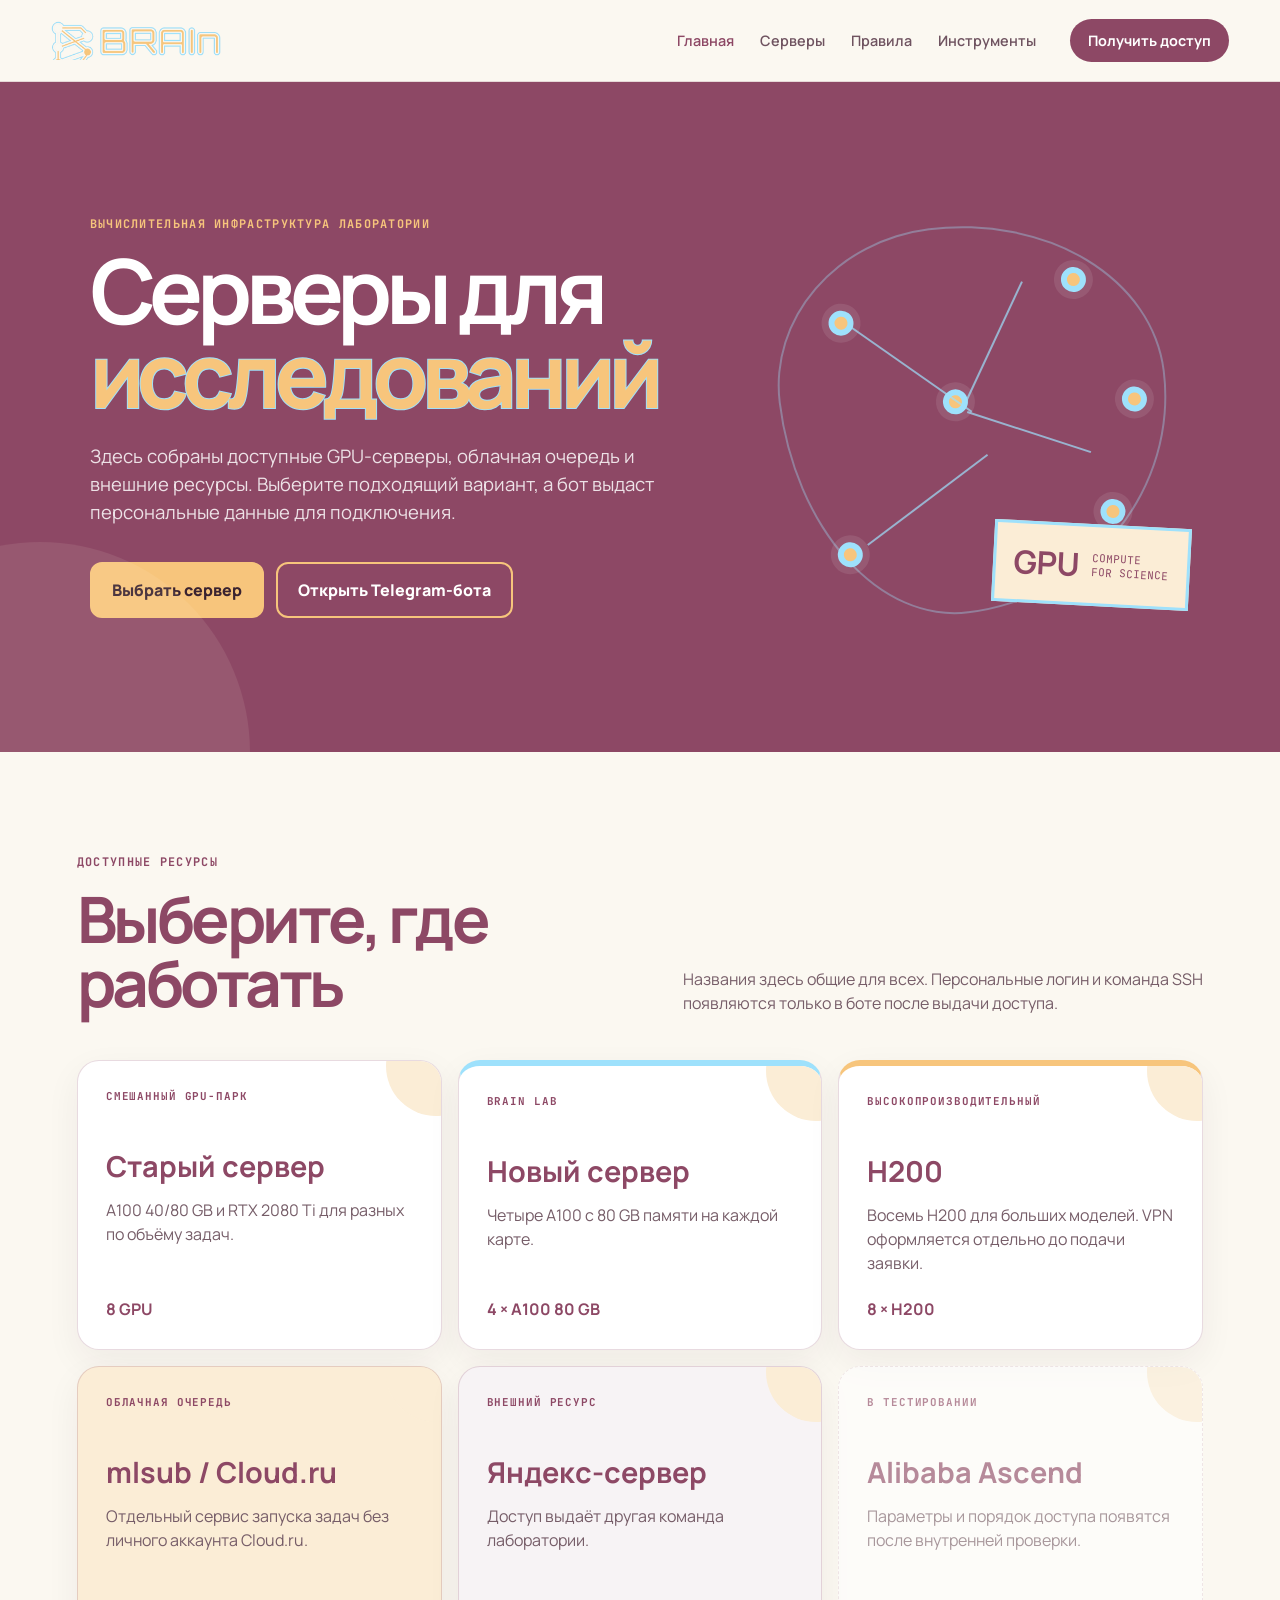
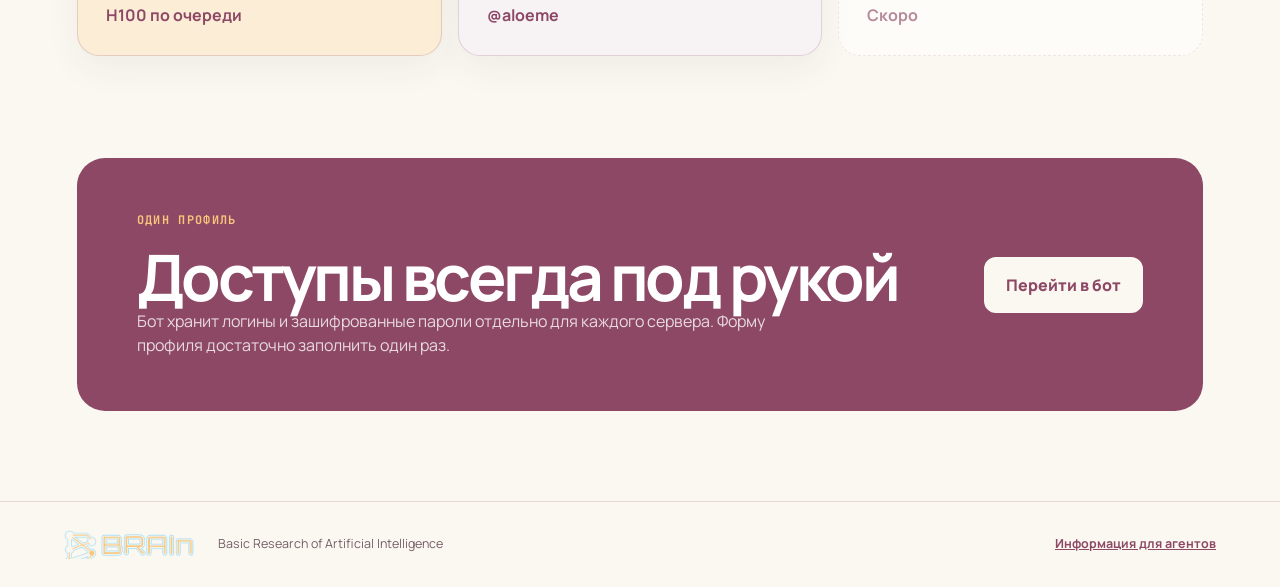
==== commit efeb463c: "feat: notify users about idle GPU memory" ====
--- a/index.html
+++ b/index.html
@@ -36,7 +36,7 @@
             <div class="brand-card-grid">
                 <a class="brand-card old" href="servers.html#old-server"><span>Смешанный GPU-парк</span><h3>Старый сервер</h3><p>A100 40/80 GB и RTX 2080 Ti для разных по объёму задач.</p><b>8 GPU</b></a>
                 <a class="brand-card fresh" href="servers.html#new-server"><span>BRAIn Lab</span><h3>Новый сервер</h3><p>Четыре A100 с 80 GB памяти на каждой карте.</p><b>4 × A100 80 GB</b></a>
-                <a class="brand-card h200" href="servers.html#h200"><span>Высокопроизводительный</span><h3>H200</h3><p>Восемь H200 для больших моделей. Для входа требуется VPN.</p><b>8 × H200</b></a>
+                <a class="brand-card h200" href="servers.html#h200"><span>Высокопроизводительный</span><h3>H200</h3><p>Восемь H200 для больших моделей. VPN оформляется отдельно до подачи заявки.</p><b>8 × H200</b></a>
                 <a class="brand-card cloud" href="servers.html#mlsub"><span>Облачная очередь</span><h3>mlsub / Cloud.ru</h3><p>Отдельный сервис запуска задач без личного аккаунта Cloud.ru.</p><b>H100 по очереди</b></a>
                 <a class="brand-card external" href="servers.html#yandex"><span>Внешний ресурс</span><h3>Яндекс-сервер</h3><p>Доступ выдаёт другая команда лаборатории.</p><b>@aloeme</b></a>
                 <article class="brand-card preview" aria-disabled="true"><span>В тестировании</span><h3>Alibaba Ascend</h3><p>Параметры и порядок доступа появятся после внутренней проверки.</p><b>Скоро</b></article>
--- a/styles.css
+++ b/styles.css
@@ -749,8 +749,9 @@
 .brand-detail { scroll-margin-top:100px; display:grid; grid-template-columns:78px minmax(0,1fr); gap:24px; padding:62px 0; border-top:1px solid rgba(141,72,101,.2); }.brand-detail>div:last-child{min-width:0}.detail-badge{width:52px;height:52px;border-radius:16px;display:grid;place-items:center;background:var(--berry);color:var(--white);font:700 .82rem "JetBrains Mono",monospace}.detail-badge.blue{background:var(--blue);color:var(--berry)}.detail-badge.apricot{background:var(--apricot);color:var(--berry)}.brand-detail header{display:flex;justify-content:space-between;gap:25px;align-items:start}.brand-detail h2{margin:0;color:var(--berry);font-size:clamp(2.5rem,5vw,5rem);letter-spacing:-.055em;line-height:1}.brand-status{padding:9px 12px;border-radius:999px;background:var(--papaya);color:var(--berry);font:700 .7rem "JetBrains Mono",monospace;text-transform:uppercase}.brand-status.warn{background:var(--apricot)}.brand-status.blue{background:var(--blue)}.brand-status.muted{background:#eee7ea;color:#725763}.detail-lead{max-width:870px;color:#765d68;font-size:1.14rem;margin:24px 0 32px}
 .brand-specs{display:grid;grid-template-columns:repeat(3,1fr);border:1px solid rgba(141,72,101,.2);border-radius:18px;overflow:hidden;background:var(--white)}.brand-specs>div{padding:22px;border-right:1px solid rgba(141,72,101,.18);display:grid;gap:8px}.brand-specs>div:last-child{border:0}.brand-specs span{color:#8a707b;font:700 .66rem "JetBrains Mono",monospace;text-transform:uppercase}.brand-specs b{color:var(--berry-dark)}
 .brand-note,.brand-guide{margin:24px 0;padding:22px 24px;border-radius:16px;background:var(--papaya);border-left:6px solid var(--blue)}.brand-note.warm{border-color:var(--apricot)}.brand-note p{margin:7px 0 0;color:#735965}.brand-site code{display:inline-block;padding:.12em .4em;border-radius:6px;background:var(--papaya);color:#6f2949;font:600 .88em "JetBrains Mono",monospace;border:1px solid rgba(141,72,101,.16)}.brand-code{margin:25px 0;padding:22px;border-radius:18px;overflow:auto;background:var(--berry-dark);border:4px solid var(--blue)}.brand-code code{display:block;padding:0;background:transparent;border:0;color:var(--floral);line-height:1.75}.brand-guide li{margin:10px 0;color:#735965}.text-action{display:inline-block;margin-top:23px;color:var(--berry);font-weight:800}.brand-detail.compact{padding-bottom:54px}.preview-detail{opacity:.66}
+.vpn-steps{border-color:var(--apricot)}.vpn-steps h3{margin:0 0 12px;color:var(--berry)}.vpn-steps ol{margin:0;padding-left:1.4rem}.vpn-steps p{margin:18px 0 0;color:#735965}.vpn-steps a{color:var(--berry);font-weight:800}
 @media(max-width:900px){.brand-hero{grid-template-columns:1fr;padding-top:100px}.brand-hero-art{min-height:330px}.brand-card-grid{grid-template-columns:repeat(2,1fr)}.brand-section-head{grid-template-columns:1fr}.brand-bot-band{align-items:flex-start;flex-direction:column}.brand-specs{grid-template-columns:1fr}.brand-specs>div{border-right:0;border-bottom:1px solid rgba(141,72,101,.18)}}
-@media(max-width:620px){.brand-site .ops-nav{padding:13px 17px}.lab-brand{width:145px}.brand-hero{padding:90px 22px 60px}.brand-hero h1{font-size:3.8rem}.brand-hero-art{min-height:280px}.brand-resources{padding:70px 20px}.brand-card-grid{grid-template-columns:1fr}.brand-bot-band{margin:0 20px 55px;padding:35px 26px}.brand-footer span{display:none}.brand-catalog{padding:70px 20px}.brand-detail{grid-template-columns:1fr}.brand-detail header{display:block}.brand-status{display:inline-block;margin-top:18px}.brand-catalog-head h1{font-size:3.55rem}}
+@media(max-width:620px){.brand-site .ops-nav{padding:13px 17px}.lab-brand{width:145px}.brand-hero{padding:90px 22px 60px}.brand-hero h1{font-size:3.8rem}.brand-hero-art{min-height:280px}.brand-resources{padding:70px 20px}.brand-card-grid{grid-template-columns:1fr}.brand-bot-band{margin:0 20px 55px;padding:35px 26px}.brand-footer span{display:none}.brand-catalog{padding:70px 20px}.brand-detail{grid-template-columns:1fr}.brand-detail header{display:block}.brand-status{display:inline-block;margin-top:18px}.brand-catalog-head h1{font-size:3.25rem}}
 
 /* Branded tools and retained guides */
 .brand-tools { max-width: 1180px; }
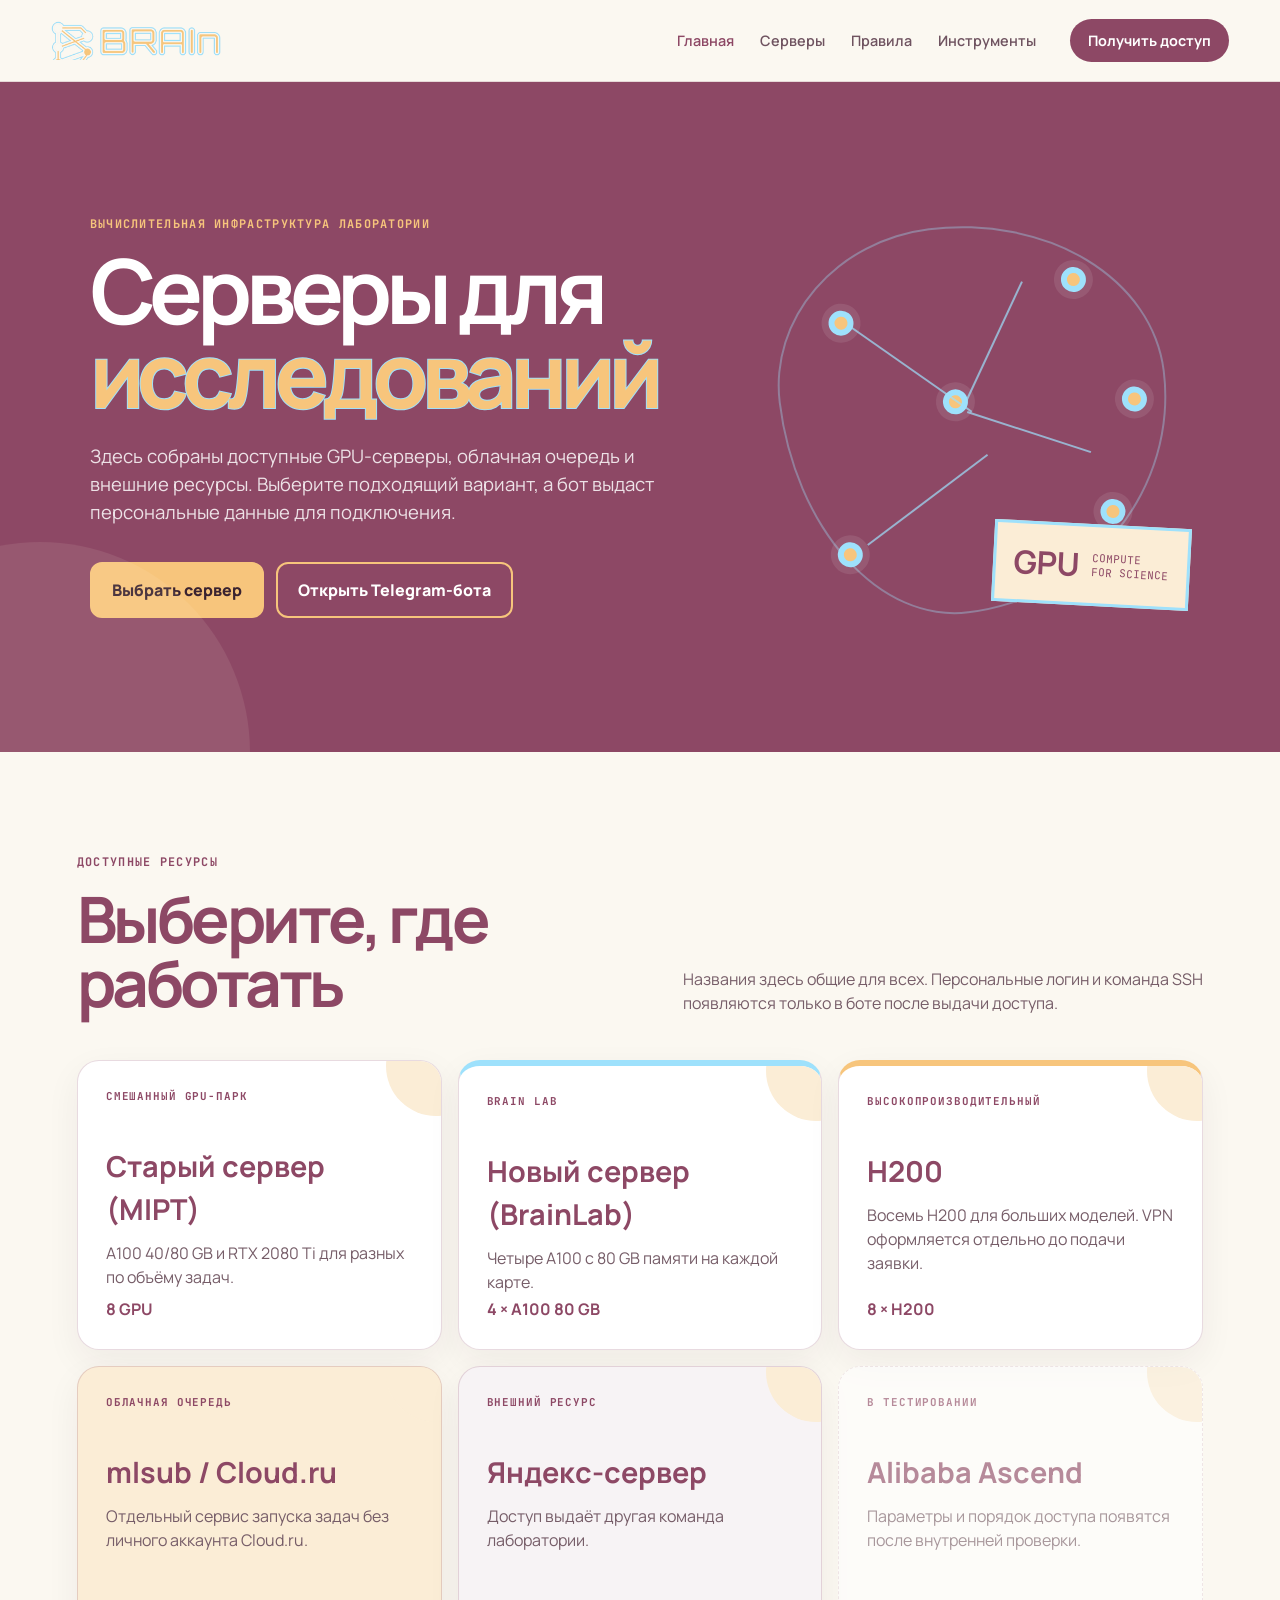
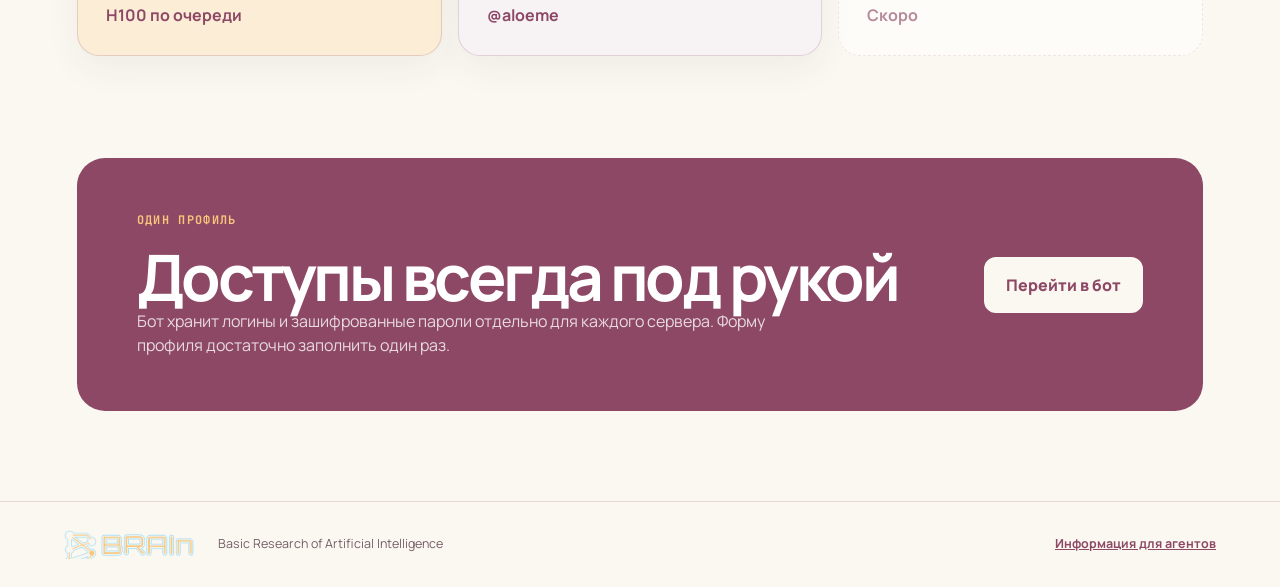
==== commit f1251d94: "feat: add safe GPU process controls" ====
--- a/index.html
+++ b/index.html
@@ -34,8 +34,8 @@
         <section class="brand-resources">
             <header class="brand-section-head"><div><p class="brand-kicker">Доступные ресурсы</p><h2>Выберите, где работать</h2></div><p>Названия здесь общие для всех. Персональные логин и команда SSH появляются только в боте после выдачи доступа.</p></header>
             <div class="brand-card-grid">
-                <a class="brand-card old" href="servers.html#old-server"><span>Смешанный GPU-парк</span><h3>Старый сервер</h3><p>A100 40/80 GB и RTX 2080 Ti для разных по объёму задач.</p><b>8 GPU</b></a>
-                <a class="brand-card fresh" href="servers.html#new-server"><span>BRAIn Lab</span><h3>Новый сервер</h3><p>Четыре A100 с 80 GB памяти на каждой карте.</p><b>4 × A100 80 GB</b></a>
+                <a class="brand-card old" href="servers.html#old-server"><span>Смешанный GPU-парк</span><h3>Старый сервер (MIPT)</h3><p>A100 40/80 GB и RTX 2080 Ti для разных по объёму задач.</p><b>8 GPU</b></a>
+                <a class="brand-card fresh" href="servers.html#new-server"><span>BRAIn Lab</span><h3>Новый сервер (BrainLab)</h3><p>Четыре A100 с 80 GB памяти на каждой карте.</p><b>4 × A100 80 GB</b></a>
                 <a class="brand-card h200" href="servers.html#h200"><span>Высокопроизводительный</span><h3>H200</h3><p>Восемь H200 для больших моделей. VPN оформляется отдельно до подачи заявки.</p><b>8 × H200</b></a>
                 <a class="brand-card cloud" href="servers.html#mlsub"><span>Облачная очередь</span><h3>mlsub / Cloud.ru</h3><p>Отдельный сервис запуска задач без личного аккаунта Cloud.ru.</p><b>H100 по очереди</b></a>
                 <a class="brand-card external" href="servers.html#yandex"><span>Внешний ресурс</span><h3>Яндекс-сервер</h3><p>Доступ выдаёт другая команда лаборатории.</p><b>@aloeme</b></a>
--- a/styles.css
+++ b/styles.css
@@ -751,7 +751,7 @@
 .brand-note,.brand-guide{margin:24px 0;padding:22px 24px;border-radius:16px;background:var(--papaya);border-left:6px solid var(--blue)}.brand-note.warm{border-color:var(--apricot)}.brand-note p{margin:7px 0 0;color:#735965}.brand-site code{display:inline-block;padding:.12em .4em;border-radius:6px;background:var(--papaya);color:#6f2949;font:600 .88em "JetBrains Mono",monospace;border:1px solid rgba(141,72,101,.16)}.brand-code{margin:25px 0;padding:22px;border-radius:18px;overflow:auto;background:var(--berry-dark);border:4px solid var(--blue)}.brand-code code{display:block;padding:0;background:transparent;border:0;color:var(--floral);line-height:1.75}.brand-guide li{margin:10px 0;color:#735965}.text-action{display:inline-block;margin-top:23px;color:var(--berry);font-weight:800}.brand-detail.compact{padding-bottom:54px}.preview-detail{opacity:.66}
 .vpn-steps{border-color:var(--apricot)}.vpn-steps h3{margin:0 0 12px;color:var(--berry)}.vpn-steps ol{margin:0;padding-left:1.4rem}.vpn-steps p{margin:18px 0 0;color:#735965}.vpn-steps a{color:var(--berry);font-weight:800}
 @media(max-width:900px){.brand-hero{grid-template-columns:1fr;padding-top:100px}.brand-hero-art{min-height:330px}.brand-card-grid{grid-template-columns:repeat(2,1fr)}.brand-section-head{grid-template-columns:1fr}.brand-bot-band{align-items:flex-start;flex-direction:column}.brand-specs{grid-template-columns:1fr}.brand-specs>div{border-right:0;border-bottom:1px solid rgba(141,72,101,.18)}}
-@media(max-width:620px){.brand-site .ops-nav{padding:13px 17px}.lab-brand{width:145px}.brand-hero{padding:90px 22px 60px}.brand-hero h1{font-size:3.8rem}.brand-hero-art{min-height:280px}.brand-resources{padding:70px 20px}.brand-card-grid{grid-template-columns:1fr}.brand-bot-band{margin:0 20px 55px;padding:35px 26px}.brand-footer span{display:none}.brand-catalog{padding:70px 20px}.brand-detail{grid-template-columns:1fr}.brand-detail header{display:block}.brand-status{display:inline-block;margin-top:18px}.brand-catalog-head h1{font-size:3.25rem}}
+@media(max-width:620px){.brand-site .ops-nav{padding:13px 17px}.brand-site .ops-links{flex-wrap:wrap;gap:10px 20px;overflow:visible}.brand-site .ops-links a{font-size:.82rem}.lab-brand{width:145px}.brand-hero{padding:90px 22px 60px}.brand-hero h1{font-size:3.8rem}.brand-hero-art{min-height:280px}.brand-resources{padding:70px 20px}.brand-card-grid{grid-template-columns:1fr}.brand-bot-band{margin:0 20px 55px;padding:35px 26px}.brand-footer span{display:none}.brand-catalog{padding:70px 20px}.brand-detail{grid-template-columns:1fr}.brand-detail header{display:block}.brand-status{display:inline-block;margin-top:18px}.brand-catalog-head h1{font-size:3.25rem}}
 
 /* Branded tools and retained guides */
 .brand-tools { max-width: 1180px; }
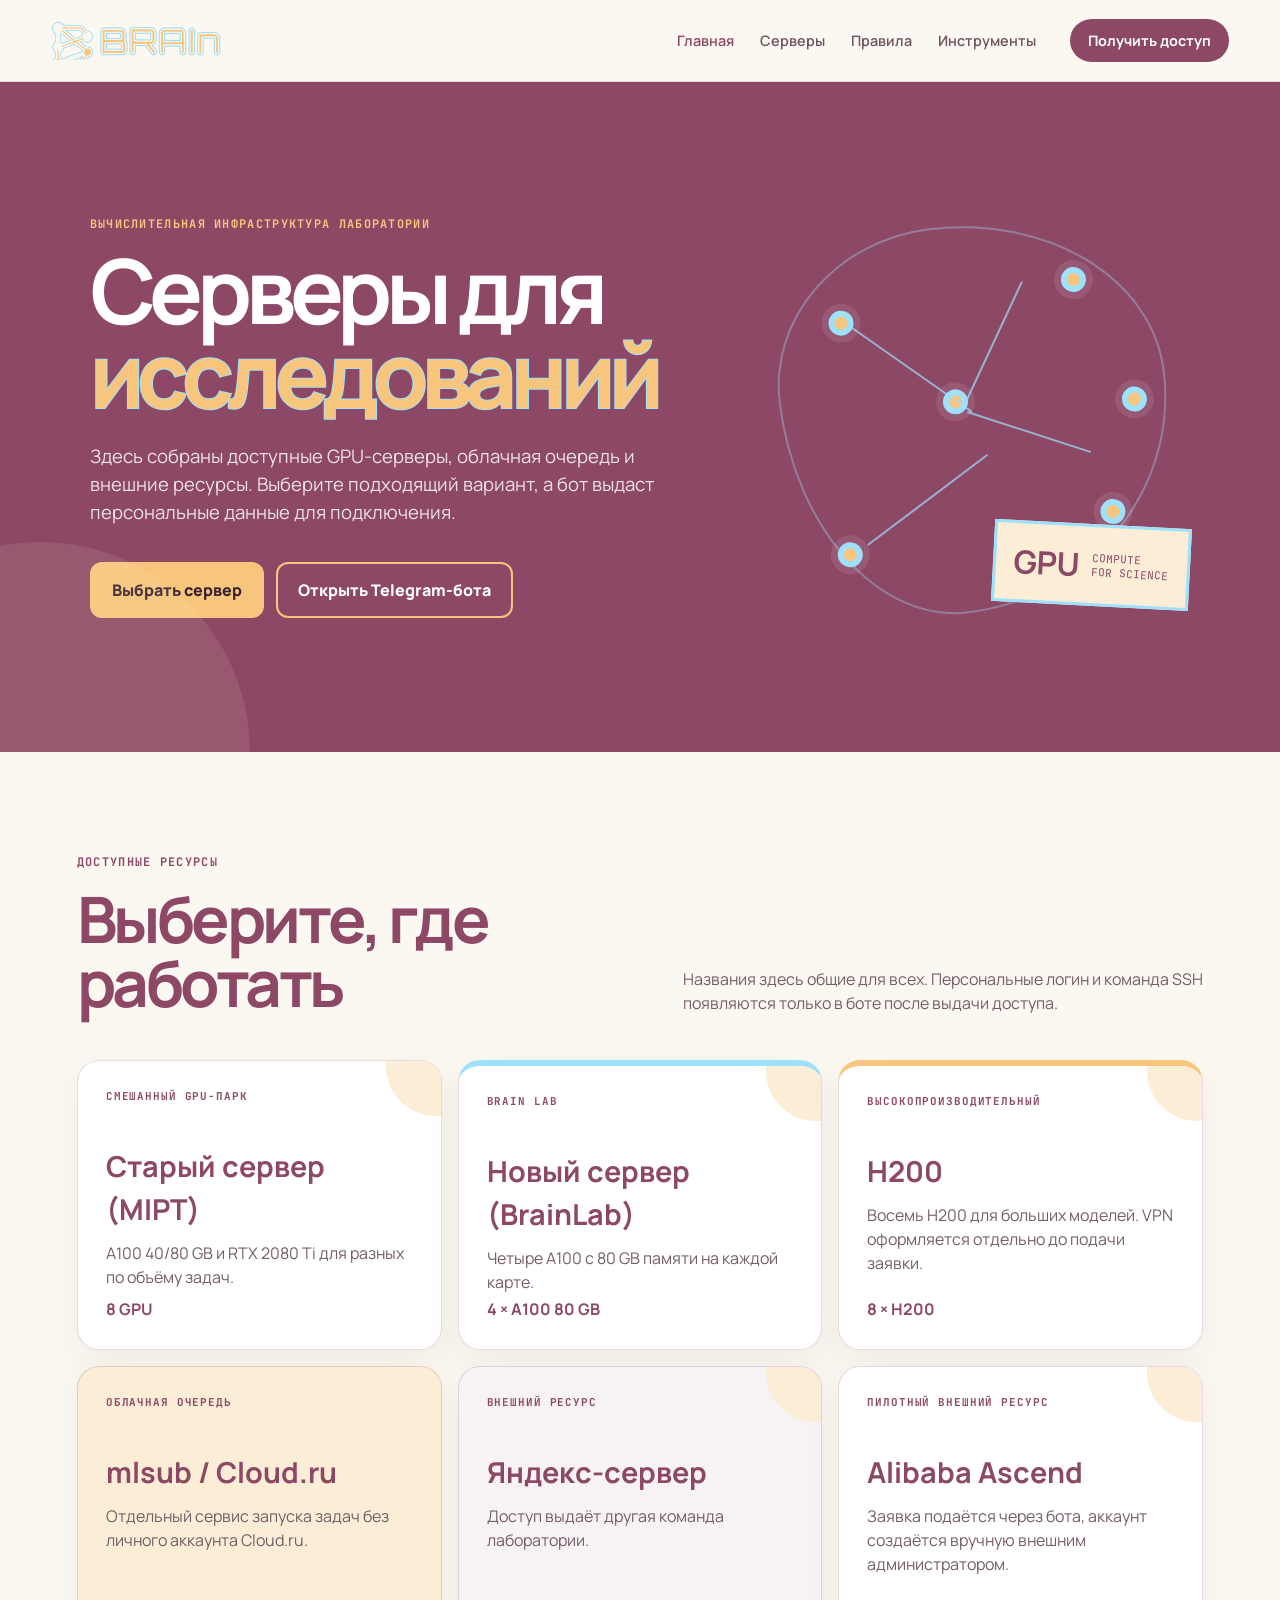
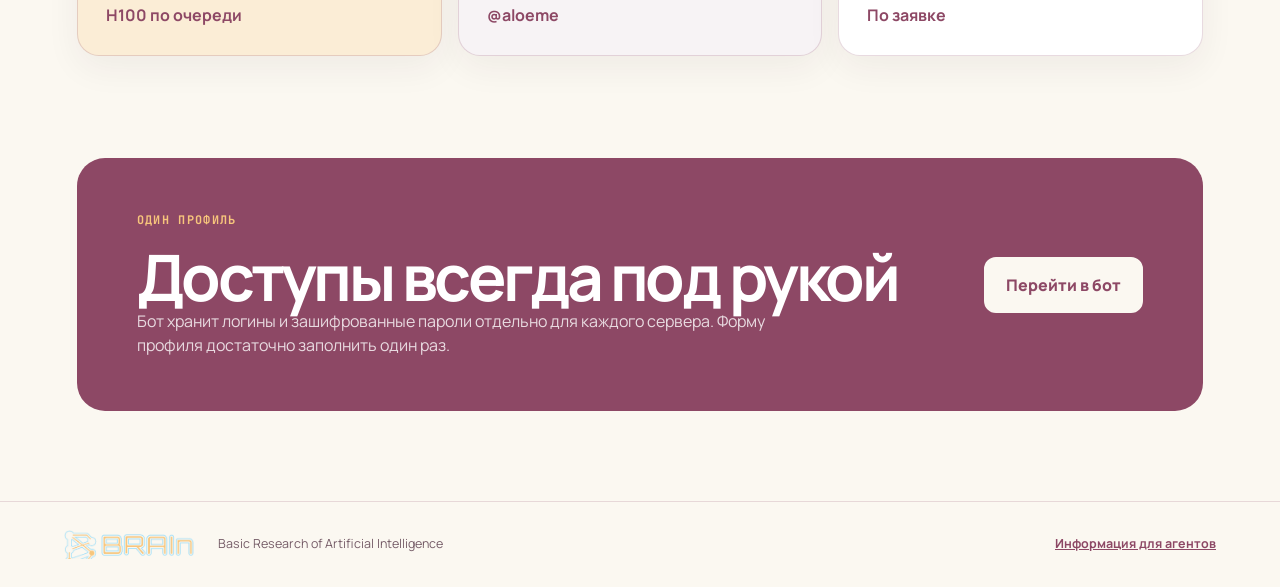
==== commit 83a87d65: "feat: add manual Ascend access workflow" ====
--- a/index.html
+++ b/index.html
@@ -39,7 +39,7 @@
                 <a class="brand-card h200" href="servers.html#h200"><span>Высокопроизводительный</span><h3>H200</h3><p>Восемь H200 для больших моделей. VPN оформляется отдельно до подачи заявки.</p><b>8 × H200</b></a>
                 <a class="brand-card cloud" href="servers.html#mlsub"><span>Облачная очередь</span><h3>mlsub / Cloud.ru</h3><p>Отдельный сервис запуска задач без личного аккаунта Cloud.ru.</p><b>H100 по очереди</b></a>
                 <a class="brand-card external" href="servers.html#yandex"><span>Внешний ресурс</span><h3>Яндекс-сервер</h3><p>Доступ выдаёт другая команда лаборатории.</p><b>@aloeme</b></a>
-                <article class="brand-card preview" aria-disabled="true"><span>В тестировании</span><h3>Alibaba Ascend</h3><p>Параметры и порядок доступа появятся после внутренней проверки.</p><b>Скоро</b></article>
+                <a class="brand-card" href="servers.html#alibaba-ascend"><span>Пилотный внешний ресурс</span><h3>Alibaba Ascend</h3><p>Заявка подаётся через бота, аккаунт создаётся вручную внешним администратором.</p><b>По заявке</b></a>
             </div>
         </section>
 
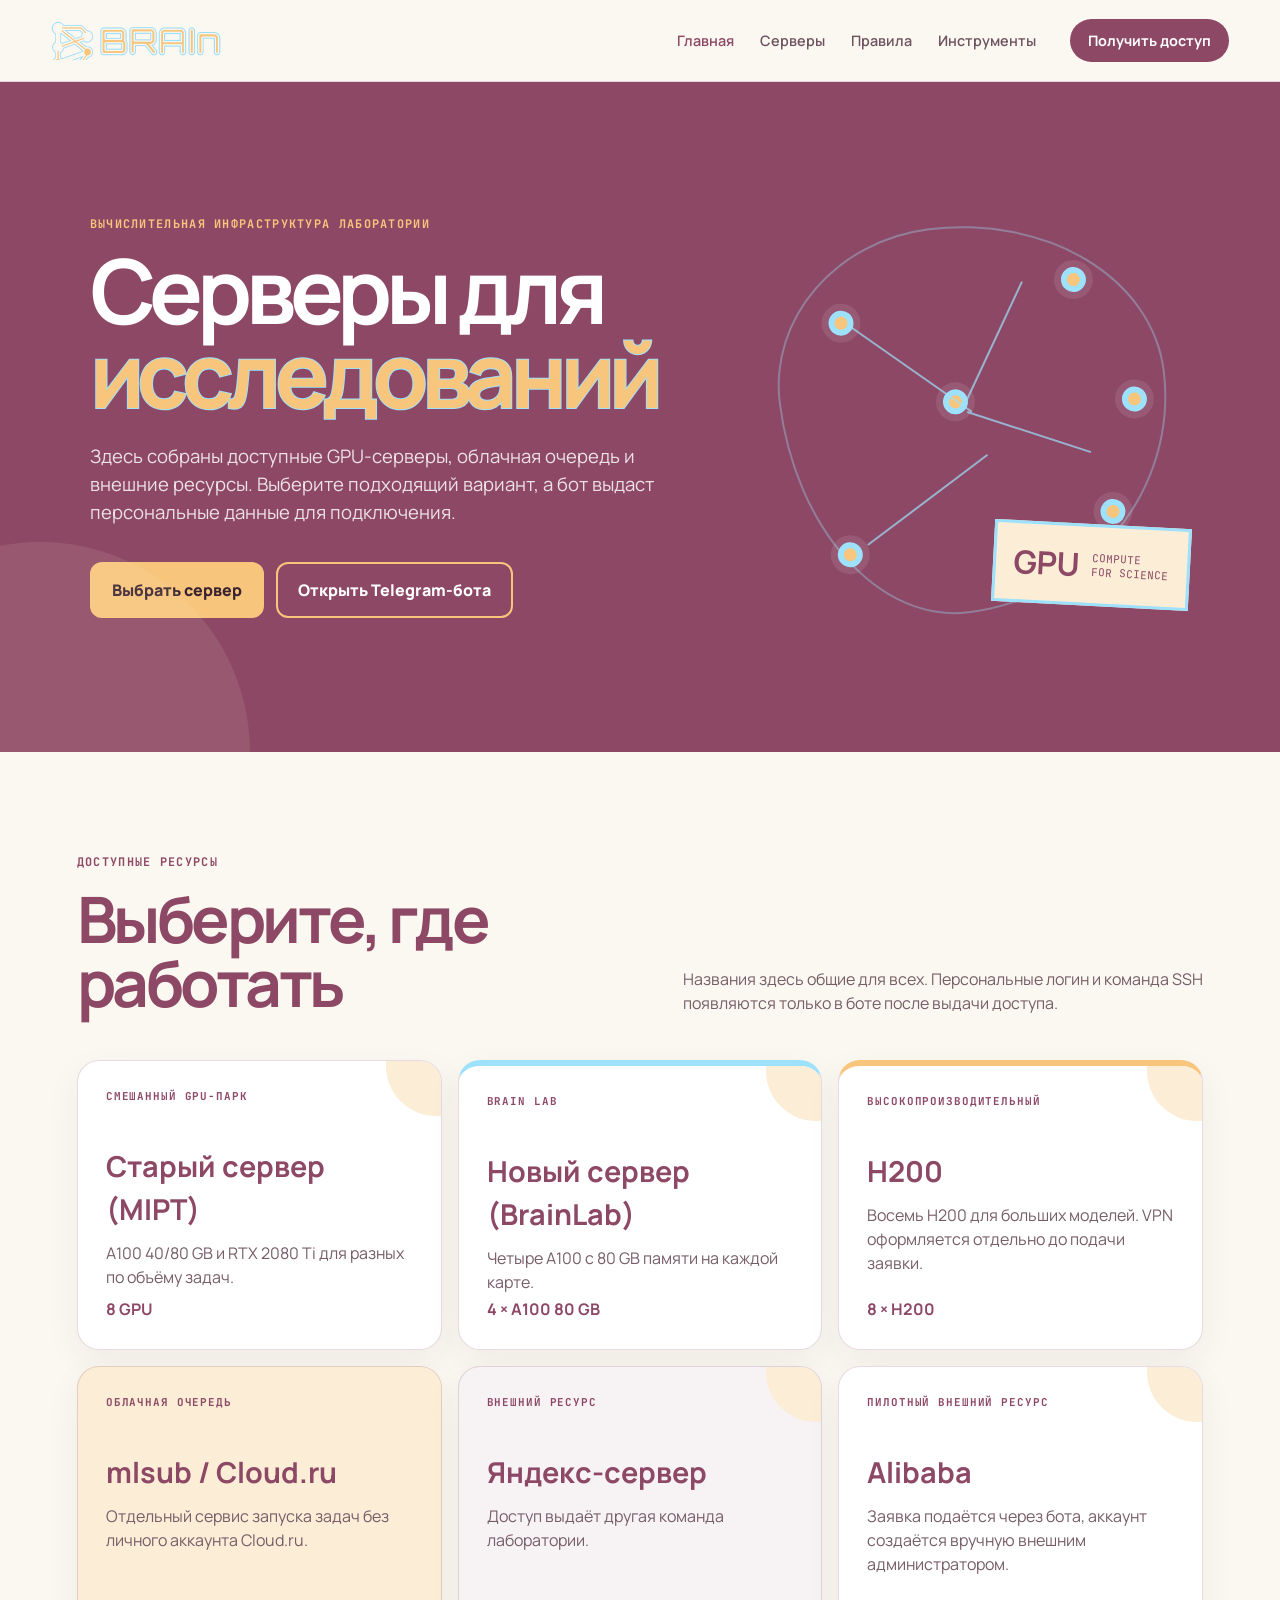
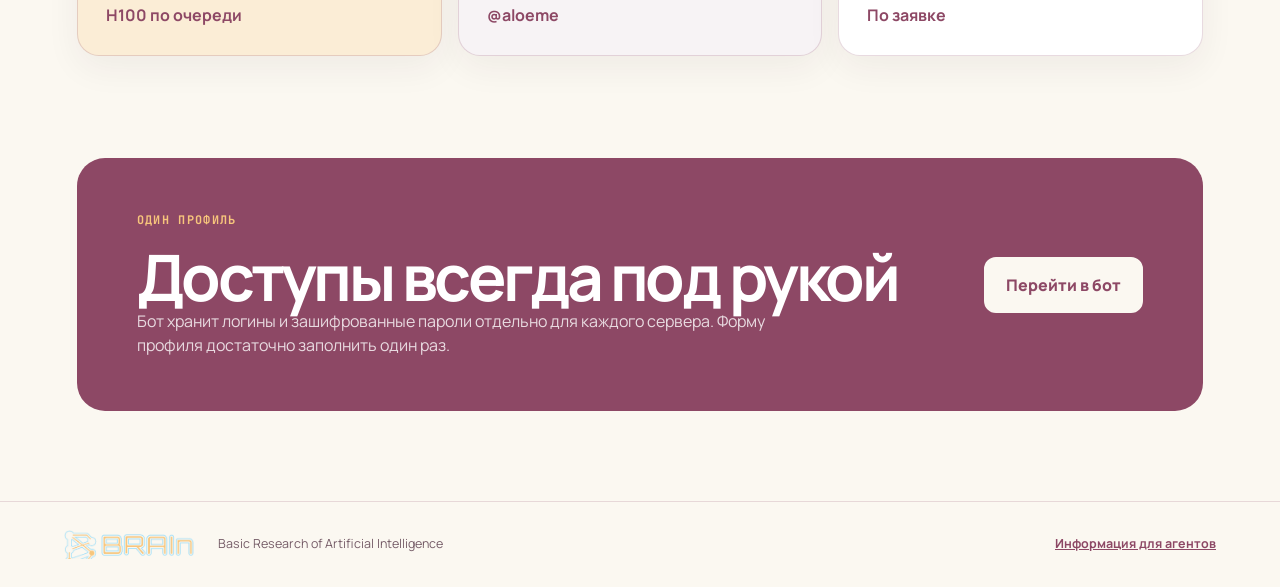
==== commit 51003efd: "fix: rename Alibaba resource in user interfaces" ====
--- a/index.html
+++ b/index.html
@@ -39,7 +39,7 @@
                 <a class="brand-card h200" href="servers.html#h200"><span>Высокопроизводительный</span><h3>H200</h3><p>Восемь H200 для больших моделей. VPN оформляется отдельно до подачи заявки.</p><b>8 × H200</b></a>
                 <a class="brand-card cloud" href="servers.html#mlsub"><span>Облачная очередь</span><h3>mlsub / Cloud.ru</h3><p>Отдельный сервис запуска задач без личного аккаунта Cloud.ru.</p><b>H100 по очереди</b></a>
                 <a class="brand-card external" href="servers.html#yandex"><span>Внешний ресурс</span><h3>Яндекс-сервер</h3><p>Доступ выдаёт другая команда лаборатории.</p><b>@aloeme</b></a>
-                <a class="brand-card" href="servers.html#alibaba-ascend"><span>Пилотный внешний ресурс</span><h3>Alibaba Ascend</h3><p>Заявка подаётся через бота, аккаунт создаётся вручную внешним администратором.</p><b>По заявке</b></a>
+                <a class="brand-card" href="servers.html#alibaba-ascend"><span>Пилотный внешний ресурс</span><h3>Alibaba</h3><p>Заявка подаётся через бота, аккаунт создаётся вручную внешним администратором.</p><b>По заявке</b></a>
             </div>
         </section>
 
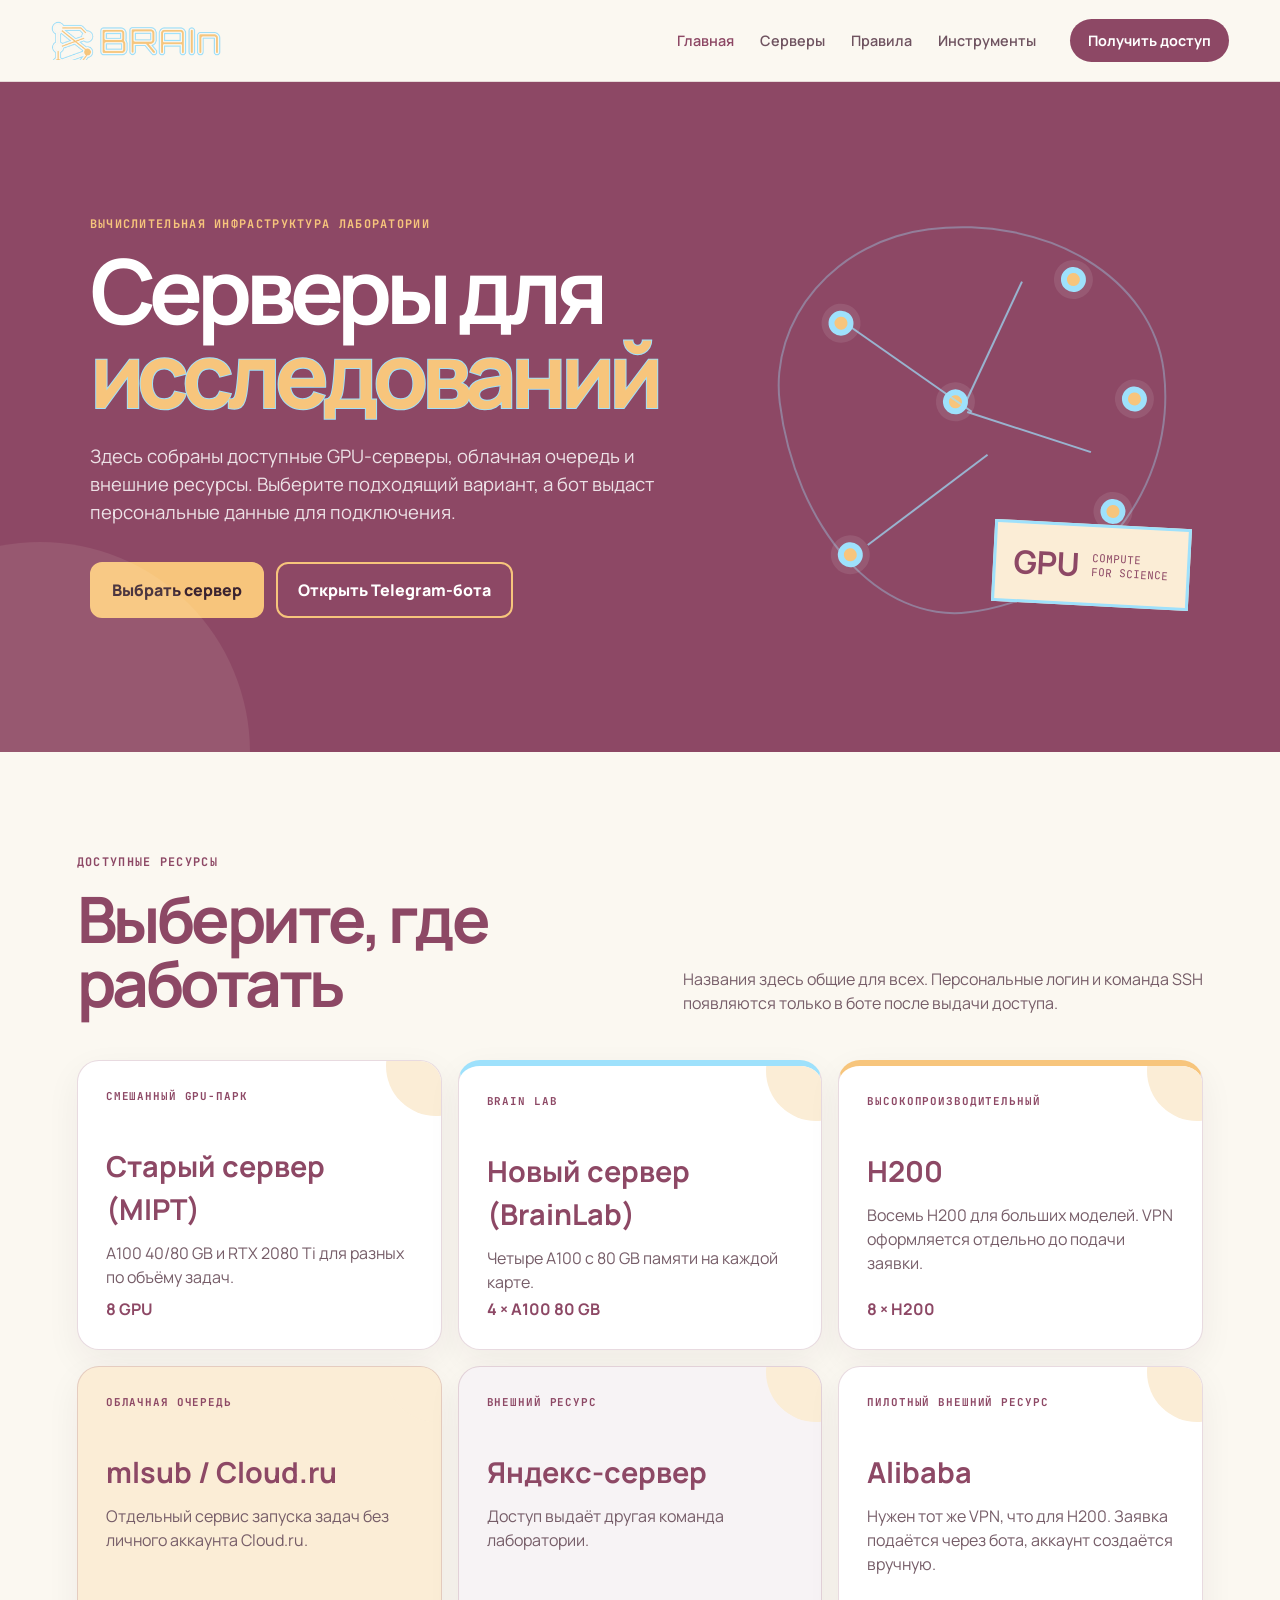
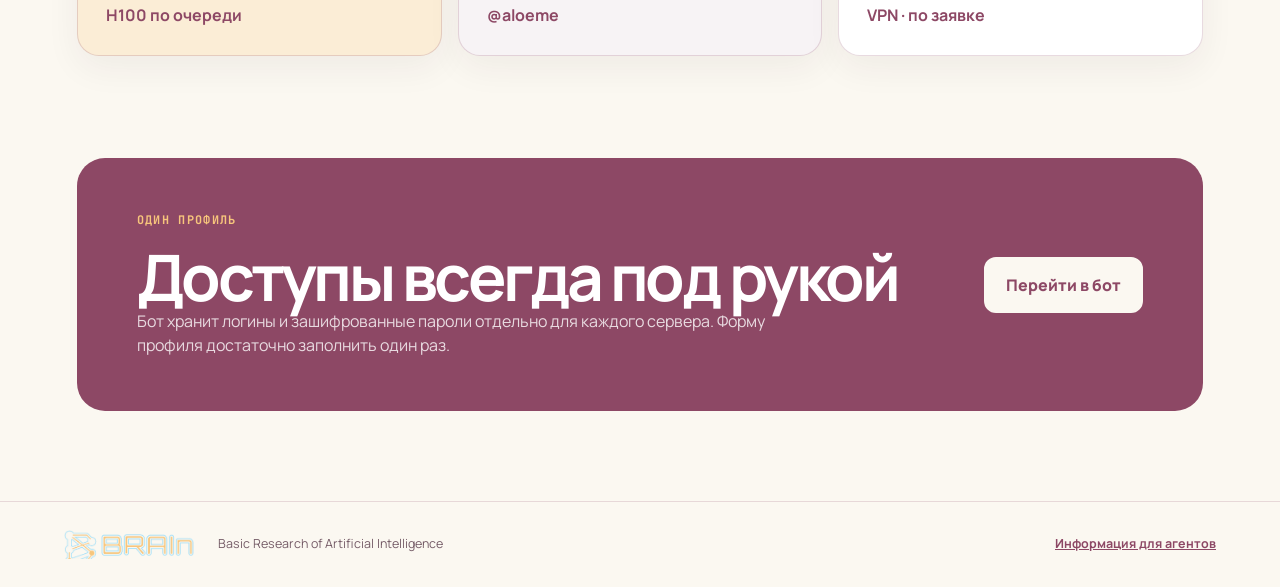
==== commit ca3408f2: "docs: add Alibaba VPN access rules" ====
--- a/index.html
+++ b/index.html
@@ -39,7 +39,7 @@
                 <a class="brand-card h200" href="servers.html#h200"><span>Высокопроизводительный</span><h3>H200</h3><p>Восемь H200 для больших моделей. VPN оформляется отдельно до подачи заявки.</p><b>8 × H200</b></a>
                 <a class="brand-card cloud" href="servers.html#mlsub"><span>Облачная очередь</span><h3>mlsub / Cloud.ru</h3><p>Отдельный сервис запуска задач без личного аккаунта Cloud.ru.</p><b>H100 по очереди</b></a>
                 <a class="brand-card external" href="servers.html#yandex"><span>Внешний ресурс</span><h3>Яндекс-сервер</h3><p>Доступ выдаёт другая команда лаборатории.</p><b>@aloeme</b></a>
-                <a class="brand-card" href="servers.html#alibaba-ascend"><span>Пилотный внешний ресурс</span><h3>Alibaba</h3><p>Заявка подаётся через бота, аккаунт создаётся вручную внешним администратором.</p><b>По заявке</b></a>
+                <a class="brand-card" href="servers.html#alibaba-ascend"><span>Пилотный внешний ресурс</span><h3>Alibaba</h3><p>Нужен тот же VPN, что для H200. Заявка подаётся через бота, аккаунт создаётся вручную.</p><b>VPN · по заявке</b></a>
             </div>
         </section>
 
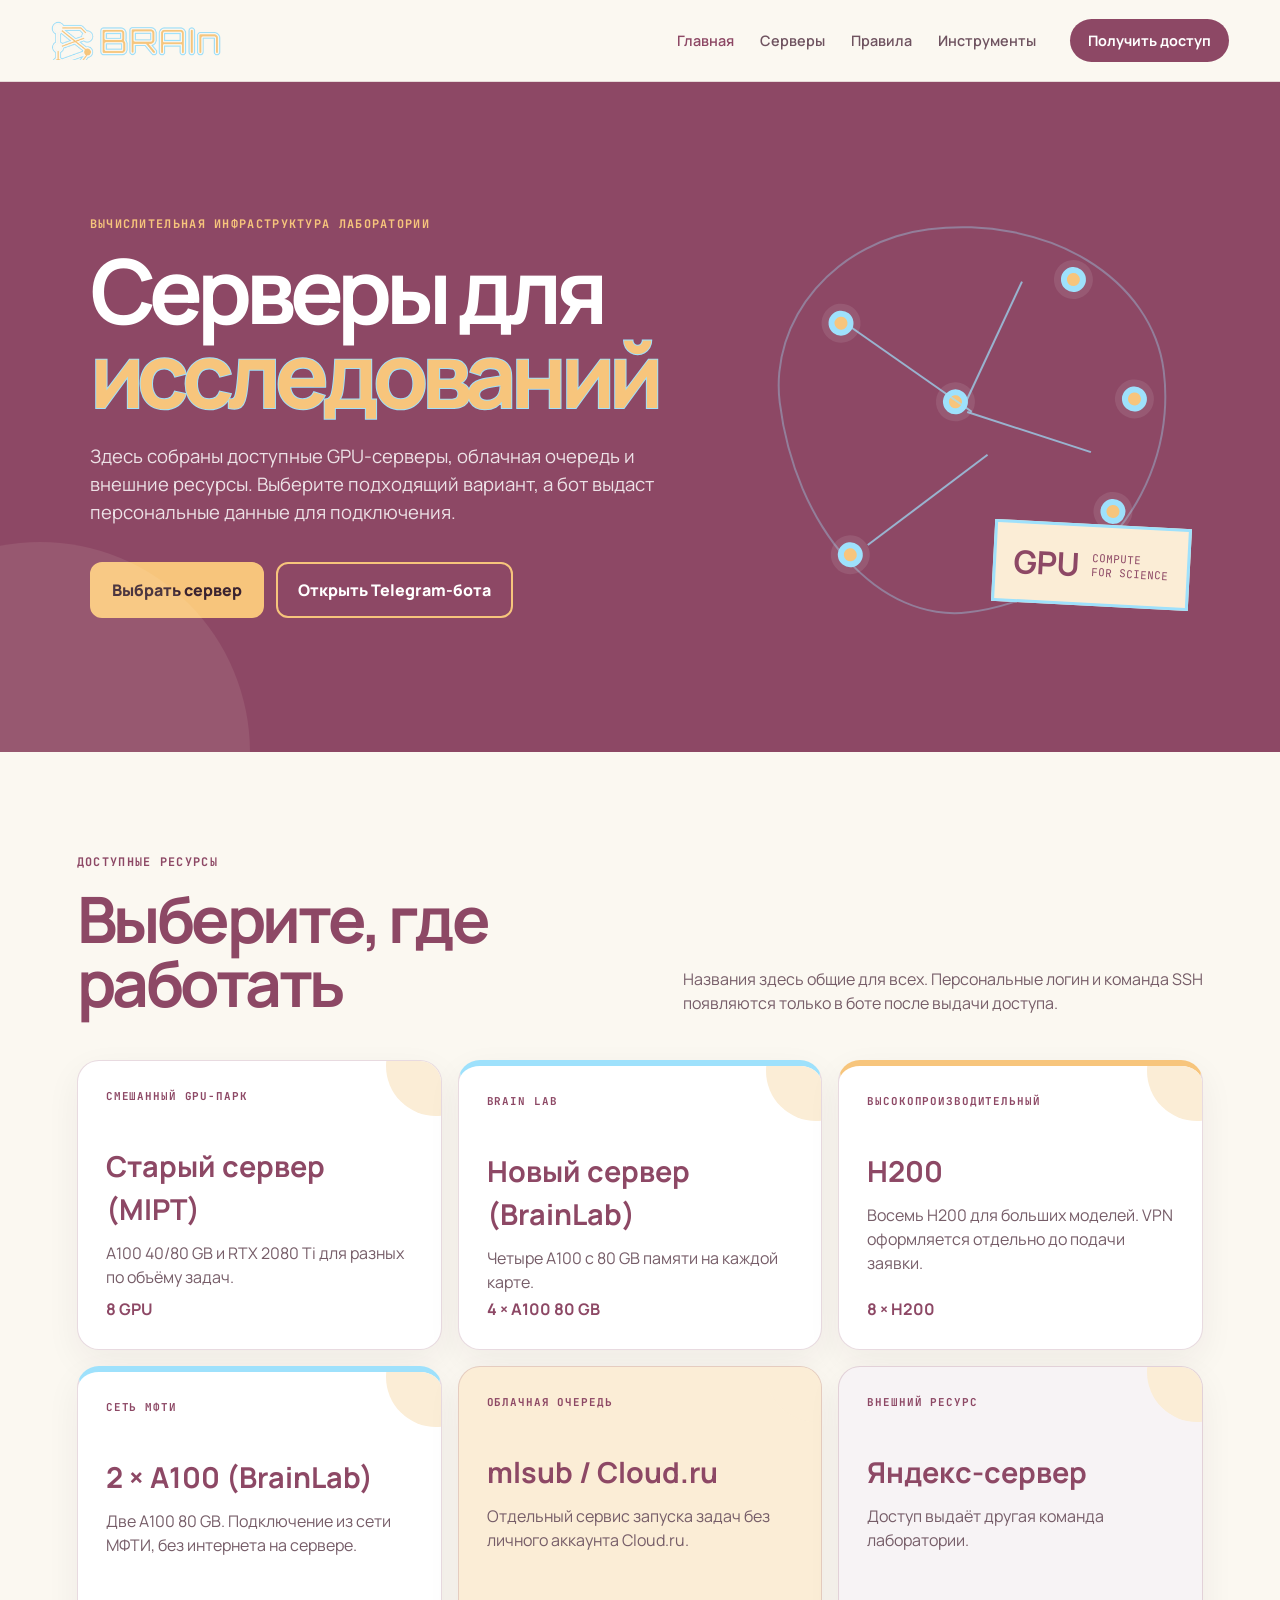
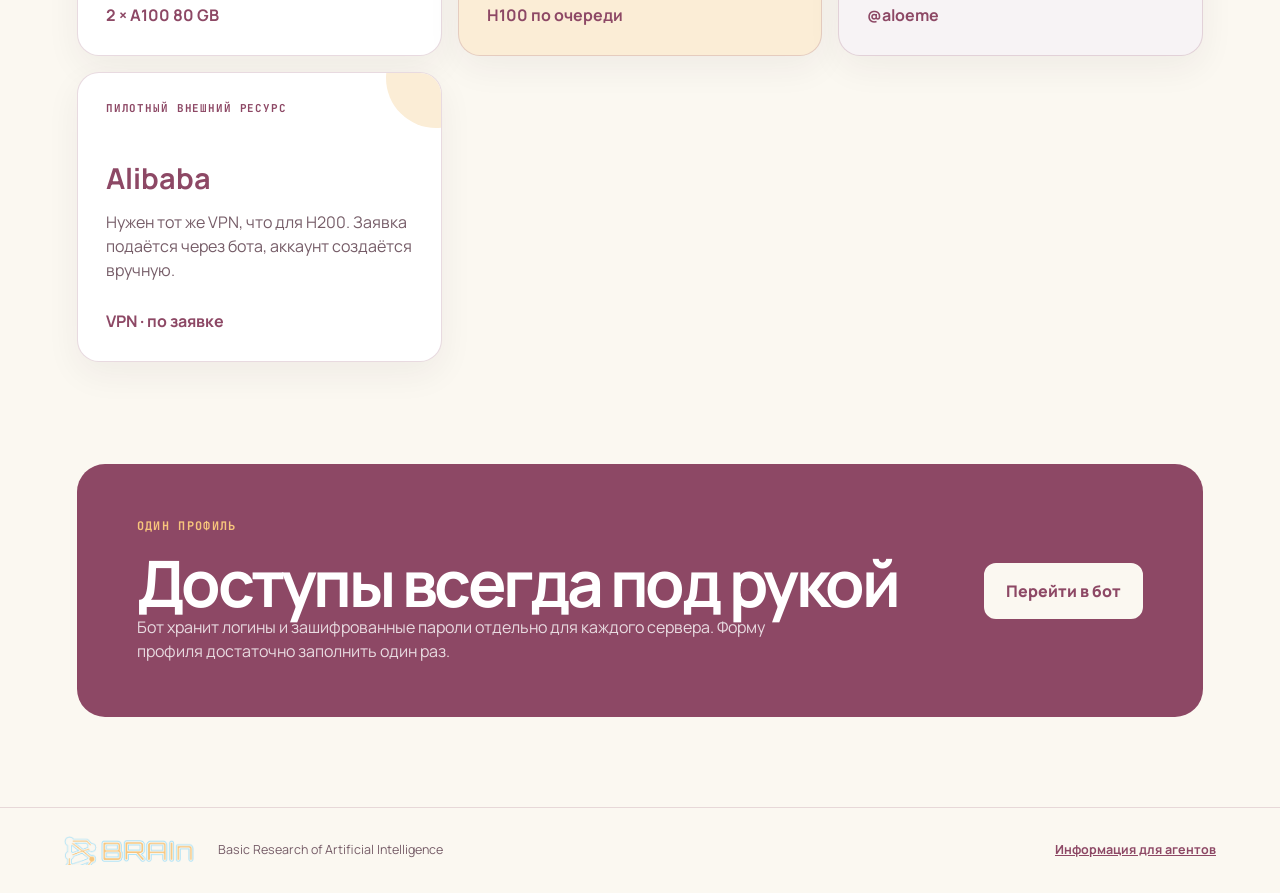
==== commit ad406cef: "feat(bot): provision the 2 × A100 (BrainLab) server Add host 2_a100_brain (brain-one.mipt.ru, MIPT-i" ====
--- a/index.html
+++ b/index.html
@@ -37,6 +37,7 @@
                 <a class="brand-card old" href="servers.html#old-server"><span>Смешанный GPU-парк</span><h3>Старый сервер (MIPT)</h3><p>A100 40/80 GB и RTX 2080 Ti для разных по объёму задач.</p><b>8 GPU</b></a>
                 <a class="brand-card fresh" href="servers.html#new-server"><span>BRAIn Lab</span><h3>Новый сервер (BrainLab)</h3><p>Четыре A100 с 80 GB памяти на каждой карте.</p><b>4 × A100 80 GB</b></a>
                 <a class="brand-card h200" href="servers.html#h200"><span>Высокопроизводительный</span><h3>H200</h3><p>Восемь H200 для больших моделей. VPN оформляется отдельно до подачи заявки.</p><b>8 × H200</b></a>
+                <a class="brand-card fresh" href="servers.html#two-a100"><span>Сеть МФТИ</span><h3>2 × A100 (BrainLab)</h3><p>Две A100 80 GB. Подключение из сети МФТИ, без интернета на сервере.</p><b>2 × A100 80 GB</b></a>
                 <a class="brand-card cloud" href="servers.html#mlsub"><span>Облачная очередь</span><h3>mlsub / Cloud.ru</h3><p>Отдельный сервис запуска задач без личного аккаунта Cloud.ru.</p><b>H100 по очереди</b></a>
                 <a class="brand-card external" href="servers.html#yandex"><span>Внешний ресурс</span><h3>Яндекс-сервер</h3><p>Доступ выдаёт другая команда лаборатории.</p><b>@aloeme</b></a>
                 <a class="brand-card" href="servers.html#alibaba-ascend"><span>Пилотный внешний ресурс</span><h3>Alibaba</h3><p>Нужен тот же VPN, что для H200. Заявка подаётся через бота, аккаунт создаётся вручную.</p><b>VPN · по заявке</b></a>
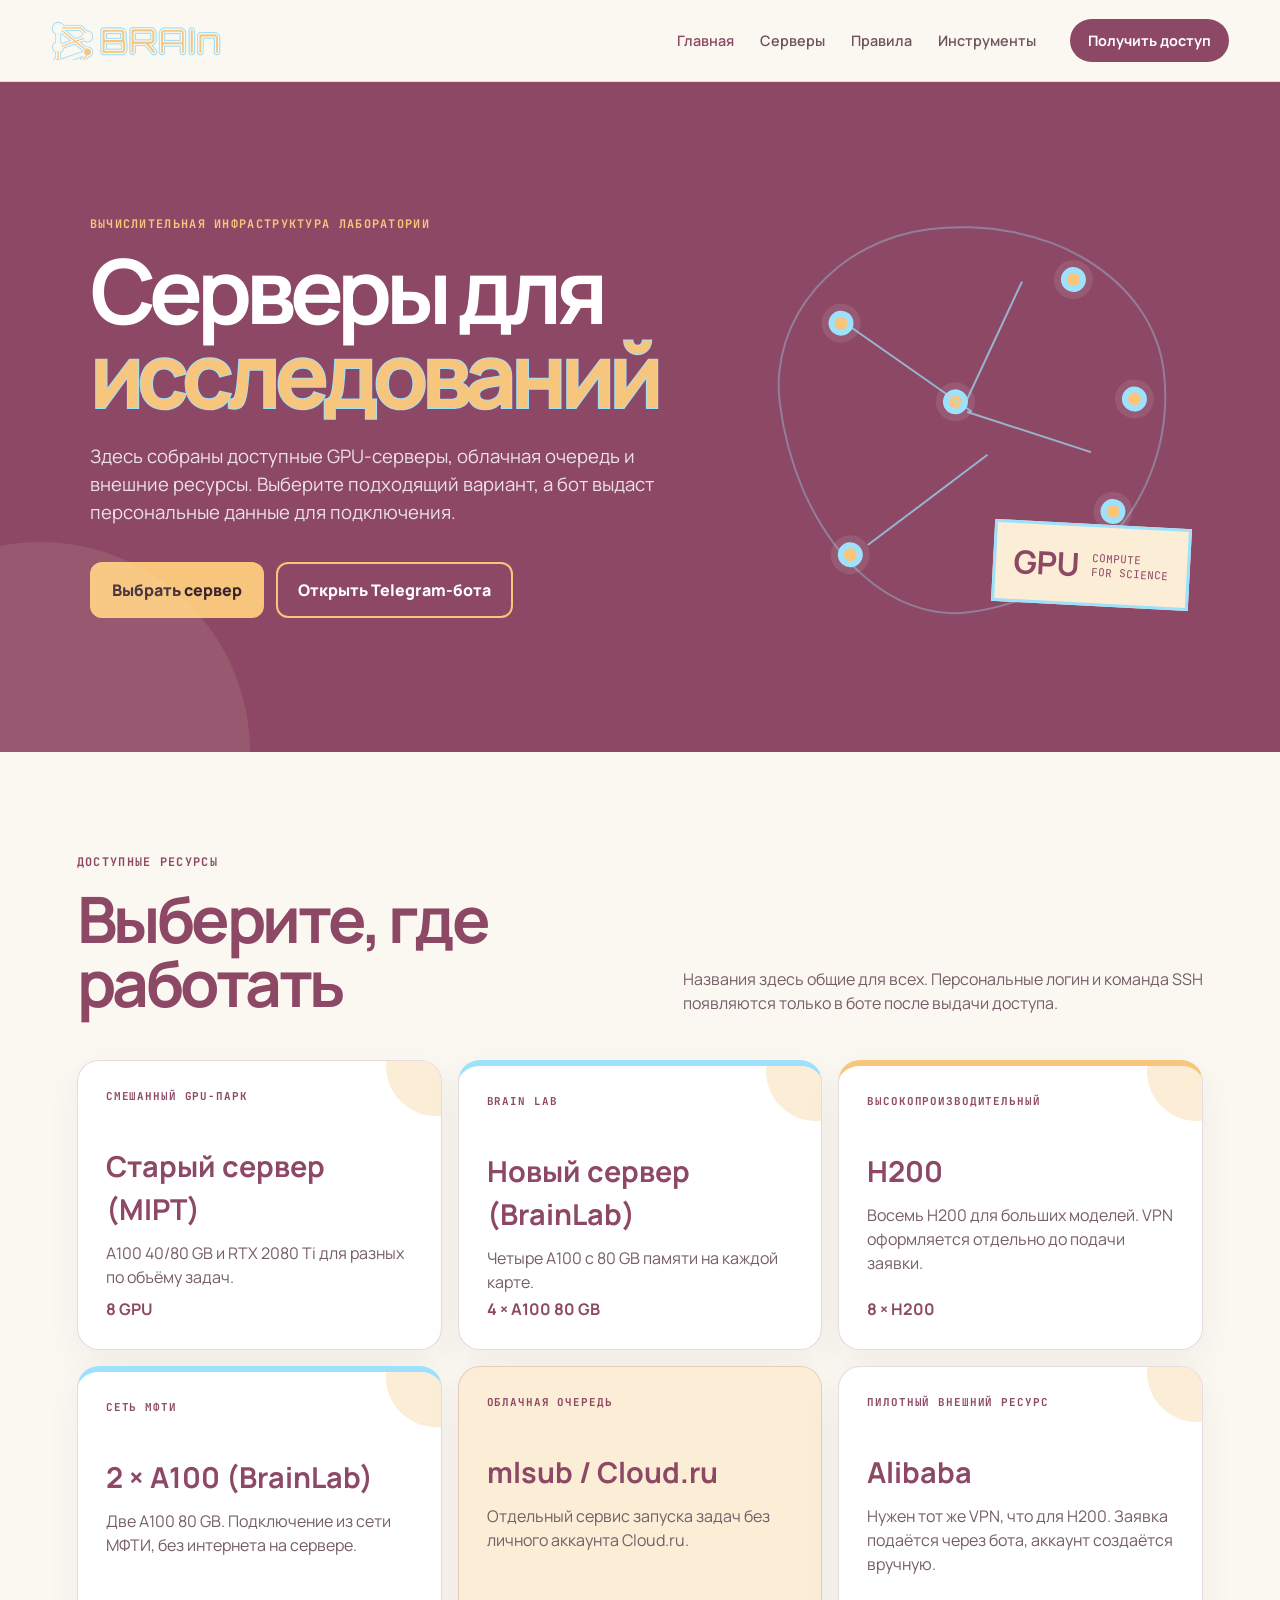
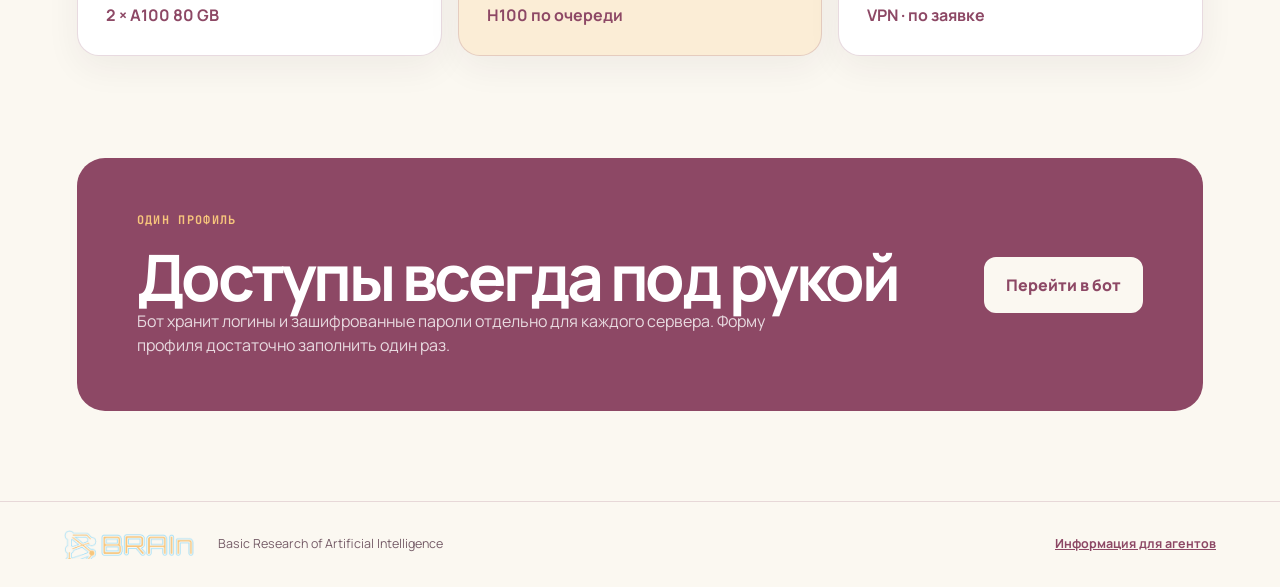
==== commit 2932fc6a: "chore(bot): remove the Yandex server for now The server is gone. Drop it from the catalog, dashboard" ====
--- a/index.html
+++ b/index.html
@@ -39,7 +39,6 @@
                 <a class="brand-card h200" href="servers.html#h200"><span>Высокопроизводительный</span><h3>H200</h3><p>Восемь H200 для больших моделей. VPN оформляется отдельно до подачи заявки.</p><b>8 × H200</b></a>
                 <a class="brand-card fresh" href="servers.html#two-a100"><span>Сеть МФТИ</span><h3>2 × A100 (BrainLab)</h3><p>Две A100 80 GB. Подключение из сети МФТИ, без интернета на сервере.</p><b>2 × A100 80 GB</b></a>
                 <a class="brand-card cloud" href="servers.html#mlsub"><span>Облачная очередь</span><h3>mlsub / Cloud.ru</h3><p>Отдельный сервис запуска задач без личного аккаунта Cloud.ru.</p><b>H100 по очереди</b></a>
-                <a class="brand-card external" href="servers.html#yandex"><span>Внешний ресурс</span><h3>Яндекс-сервер</h3><p>Доступ выдаёт другая команда лаборатории.</p><b>@aloeme</b></a>
                 <a class="brand-card" href="servers.html#alibaba-ascend"><span>Пилотный внешний ресурс</span><h3>Alibaba</h3><p>Нужен тот же VPN, что для H200. Заявка подаётся через бота, аккаунт создаётся вручную.</p><b>VPN · по заявке</b></a>
             </div>
         </section>
